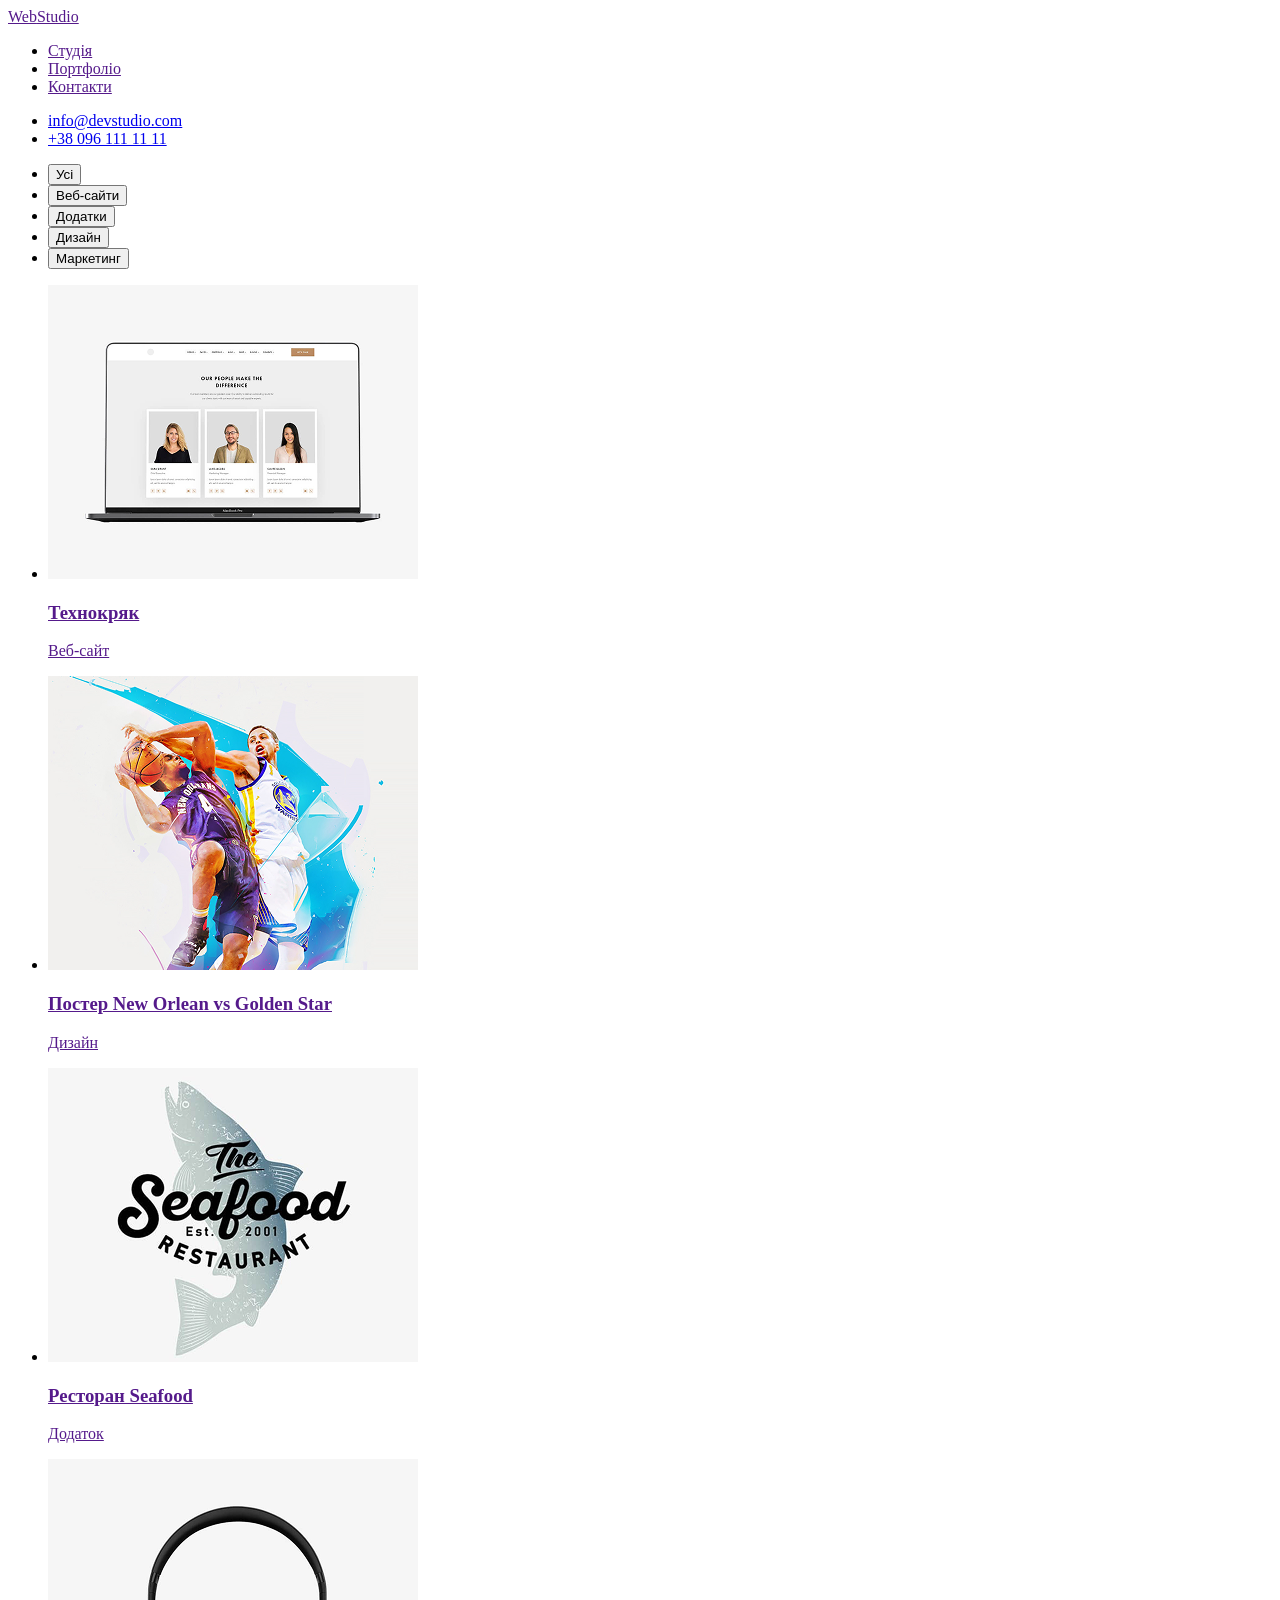
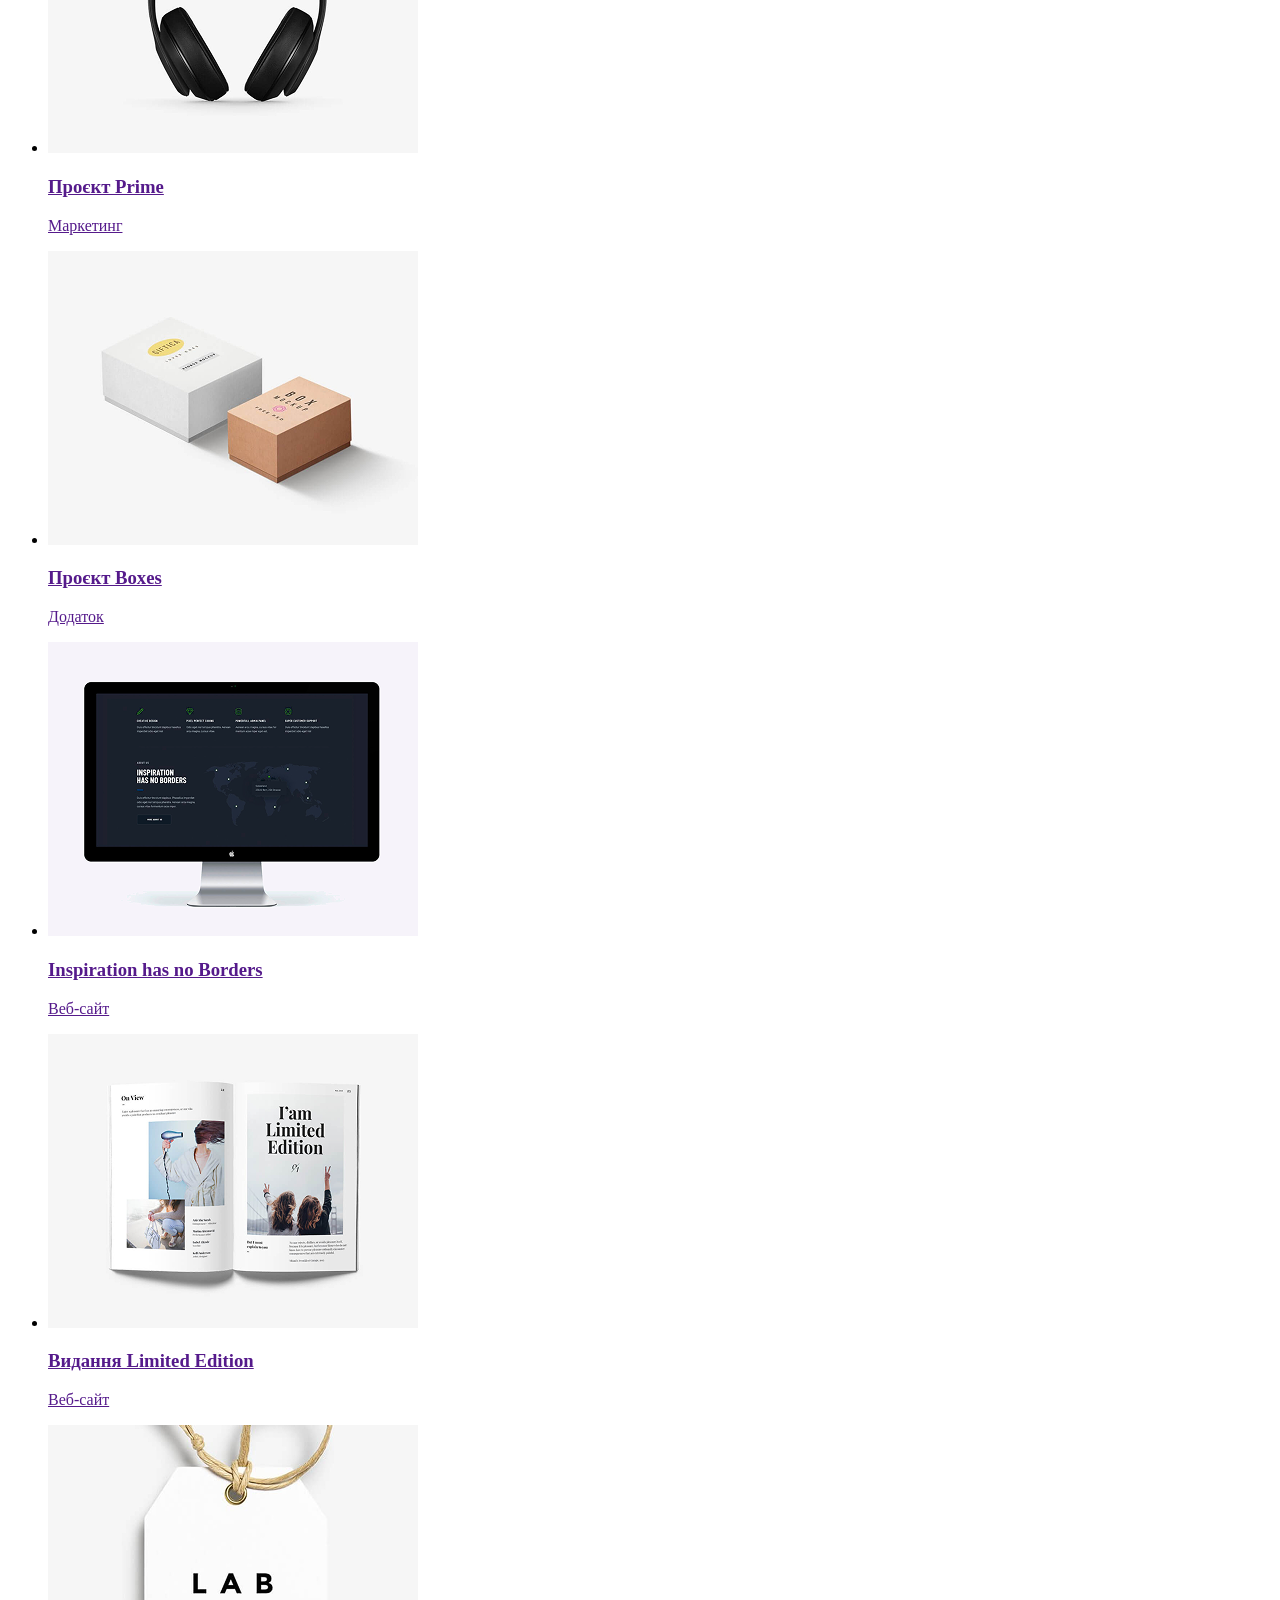
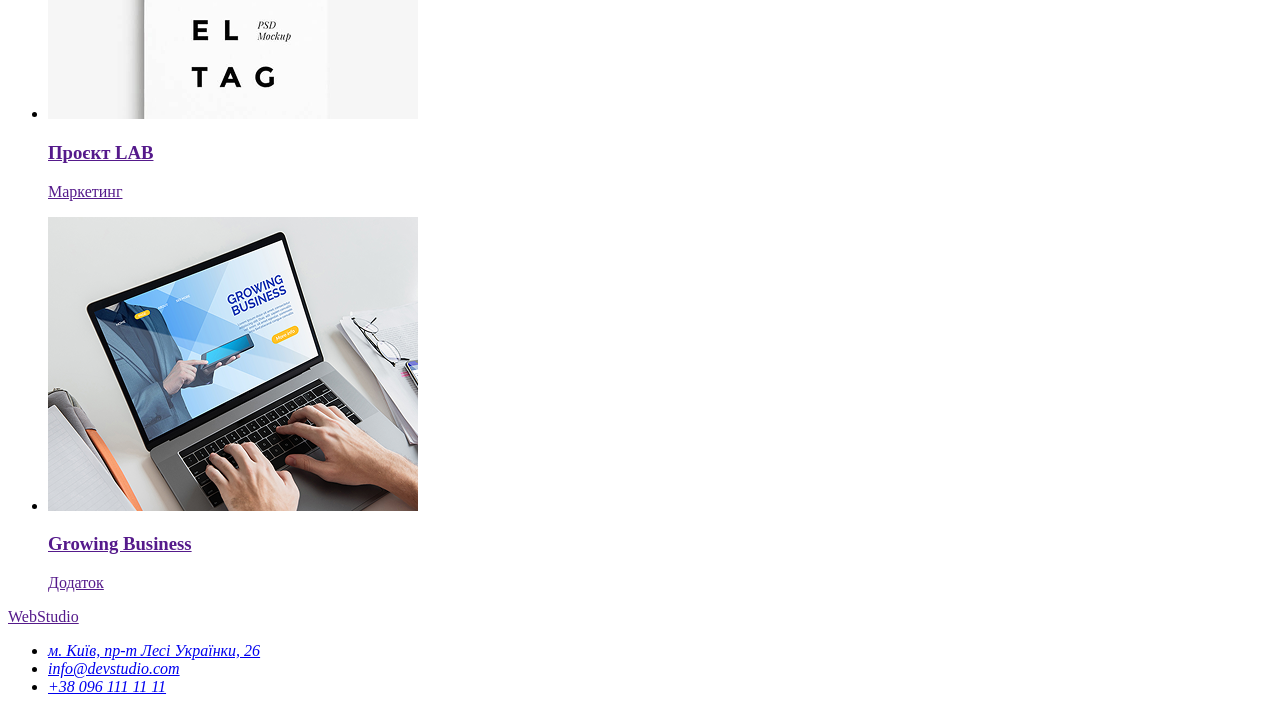
==== portfolio.html @ 638915d3 "створив зміні" ====
<!DOCTYPE html>
<html lang="en">
<head>
    <meta charset="UTF-8">
    <meta name="viewport" content="width=device-width, initial-scale=1.0">
    <title>Portfolio</title>
    <link href="https://fonts.googleapis.com/css2?family=Raleway:ital,wght@0,100..900;1,100..900&family=Roboto:ital,wght@0,100..900;1,100..900&display=swap" rel="stylesheet">
</head>
<body>
    <header class="header">
    <div class="header-container">
        <a href="" class="logo"><span class="logo-accent">Web</span>Studio</a>

        <nav class="nav">
            <ul class="nav-list">
                <li class="nav-item"><a href="" class="nav-link">Студія</a></li>
                <li class="nav-item"><a href="" class="nav-link">Портфоліо</a></li>
                <li class="nav-item"><a href="" class="nav-link">Контакти</a></li>
            </ul>

            <ul class="contact-list">
                <li class="contact-item"><a href="mailto:info@devstudio.com" class="contact-link">info@devstudio.com</a></li>
                <li class="contact-item"><a href="tel:+380961111111" class="contact-link">+38 096 111 11 11</a></li>
            </ul>
        </nav>
    </div>
</header>

<main class="main">

<section class="portfolio-section">
    <div class="portfolio-container">

        <ul class="filter-list">
            <li class="filter-item"><button type="button" class="filter-btn">Усі</button></li>
            <li class="filter-item"><button type="button" class="filter-btn">Веб-сайти</button></li>
            <li class="filter-item"><button type="button" class="filter-btn">Додатки</button></li>
            <li class="filter-item"><button type="button" class="filter-btn">Дизайн</button></li>
            <li class="filter-item"><button type="button" class="filter-btn">Маркетинг</button></li>
        </ul>

        <ul class="portfolio-list">

            <li class="portfolio-item">
                <a href="" target="_blank" class="portfolio-link">
                    <img src="./images/techwork.png" alt="techwork" class="portfolio-img">
                    <h3 class="portfolio-title">Технокряк</h3>
                    <p class="portfolio-text">Веб-сайт</p>
                </a>
            </li>

            <li class="portfolio-item">
                <a href="" target="_blank" class="portfolio-link">
                    <img src="./images/poster-new-orlean-vs-golden-star.png" alt="" class="portfolio-img">
                    <h3 class="portfolio-title">Постер New Orlean vs Golden Star</h3>
                    <p class="portfolio-text">Дизайн</p>
                </a>
            </li>

            <li class="portfolio-item">
                <a href="" target="_blank" class="portfolio-link">
                    <img src="./images/seafood-restaurant.png" alt="" class="portfolio-img">
                    <h3 class="portfolio-title">Ресторан Seafood</h3>
                    <p class="portfolio-text">Додаток</p>
                </a>
            </li>

            <li class="portfolio-item">
                <a href="" target="_blank" class="portfolio-link">
                    <img src="./images/project-prime.png" alt="" class="portfolio-img">
                    <h3 class="portfolio-title">Проєкт Prime</h3>
                    <p class="portfolio-text">Маркетинг</p>
                </a>
            </li>

            <li class="portfolio-item">
                <a href="" target="_blank" class="portfolio-link">
                    <img src="./images/project-boxes.png" alt="" class="portfolio-img">
                    <h3 class="portfolio-title">Проєкт Boxes</h3>
                    <p class="portfolio-text">Додаток</p>
                </a>
            </li>

            <li class="portfolio-item">
                <a href="" target="_blank" class="portfolio-link">
                    <img src="./images/inspiration-has-no.png" alt="" class="portfolio-img">
                    <h3 class="portfolio-title">Inspiration has no Borders</h3>
                    <p class="portfolio-text">Веб-сайт</p>
                </a>
            </li><li class="portfolio-item">
                <a href="" target="_blank" class="portfolio-link">
                    <img src="./images/limited-edition.png" alt="" class="portfolio-img">
                    <h3 class="portfolio-title">Видання Limited Edition</h3>
                    <p class="portfolio-text">Веб-сайт</p>
                </a>
            </li>

            <li class="portfolio-item">
                <a href="" target="_blank" class="portfolio-link">
                    <img src="./images/inspiration-has-no-borders.png" alt="" class="portfolio-img">
                    <h3 class="portfolio-title">Проєкт LAB</h3>
                    <p class="portfolio-text">Маркетинг</p>
                </a>
            </li>

            <li class="portfolio-item">
                <a href="" target="_blank" class="portfolio-link">
                    <img src="./images/growing-business.png" alt="" class="portfolio-img">
                    <h3 class="portfolio-title">Growing Business</h3>
                    <p class="portfolio-text">Додаток</p>
                </a>
            </li>

        </ul>

    </div>
</section>

</main>

<footer class="footer">
    <div class="footer-container">
        <a href="" class="logo footer-logo">WebStudio</a>

        <address class="footer-address">
            <ul class="address-list">

                <li class="address-item">
                    <a href="https://maps.app.goo.gl/mmZbU1eK19y7iyKJ9" class="address-link">
                        м. Київ, пр-т Лесі Українки, 26
                    </a>
                </li>

                <li class="address-item">
                    <a href="mailto:info@devstudio.com" class="address-link">
                        info@devstudio.com
                    </a>
                </li>

                <li class="address-item">
                    <a href="tel:+380961111111" class="address-link">
                        +38 096 111 11 11
                    </a>
                </li>

            </ul>
        </address>
    </div>
</footer>
</body>
</html>
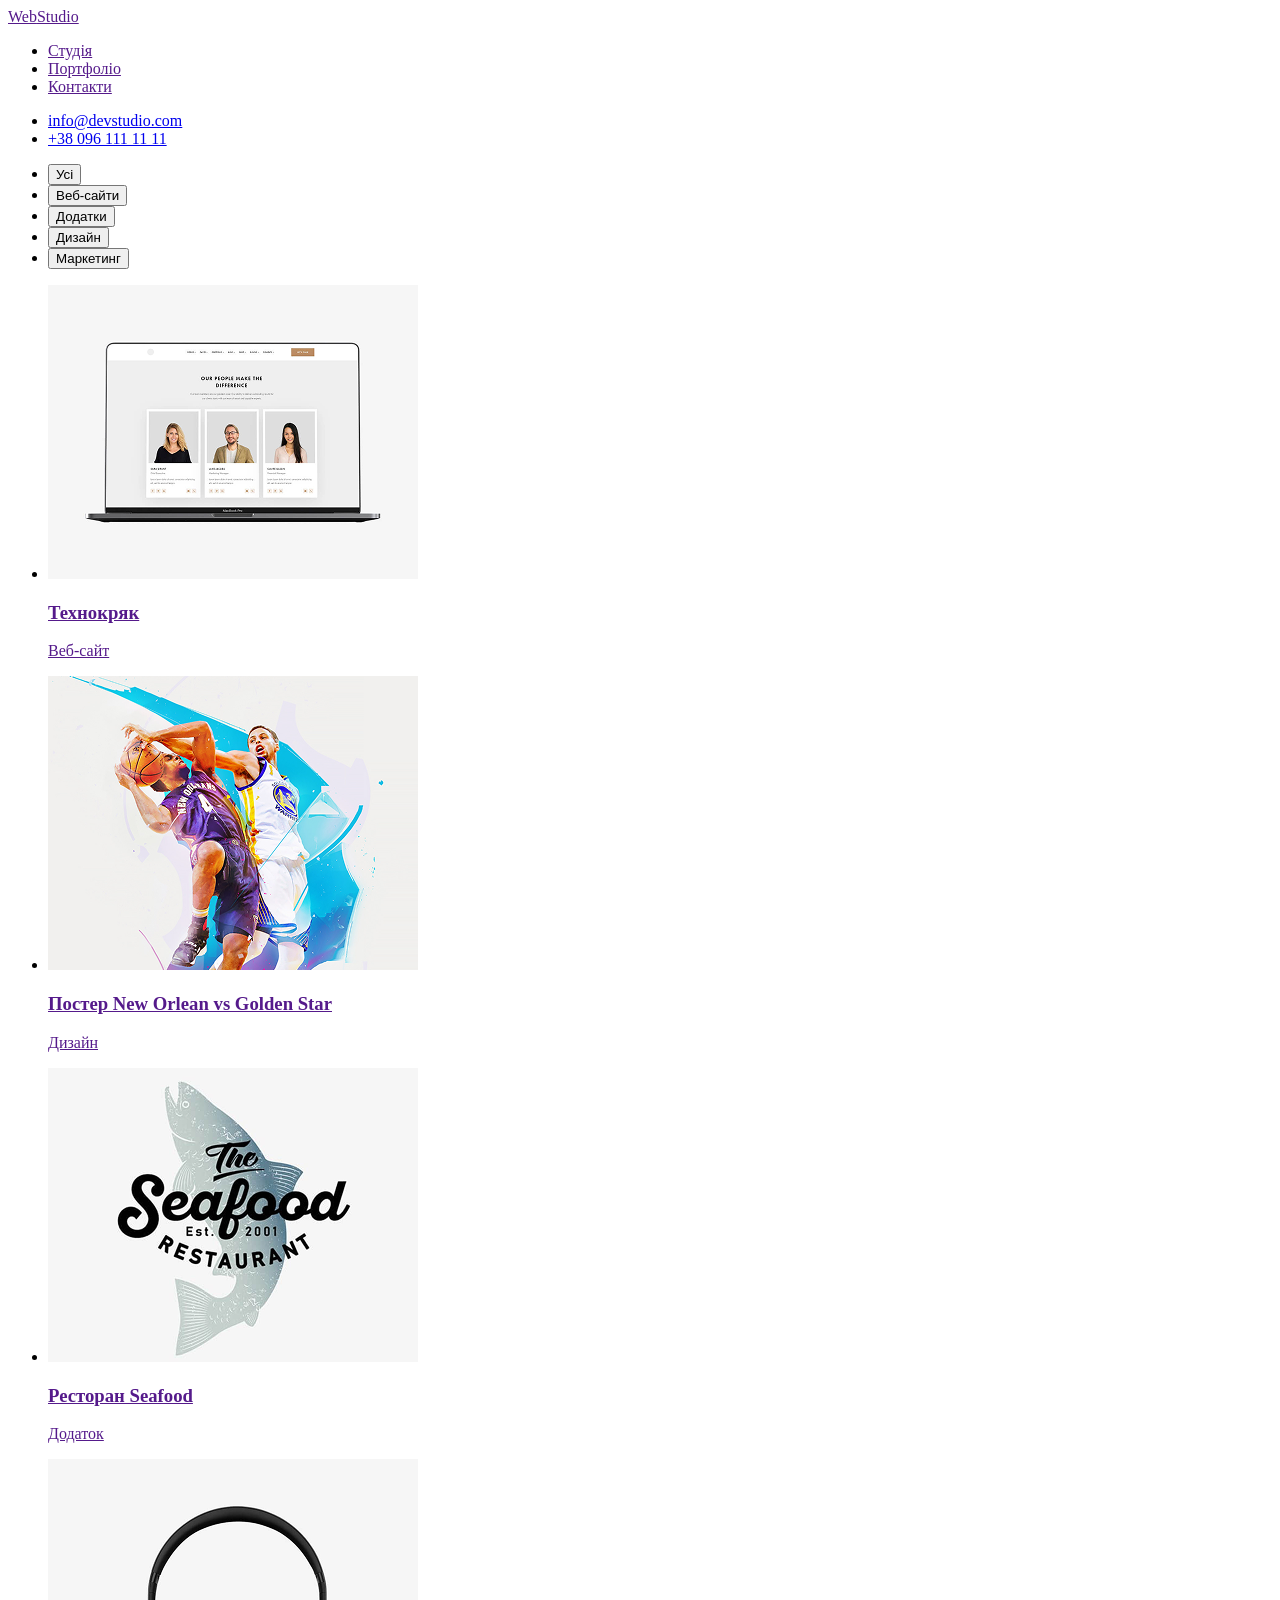
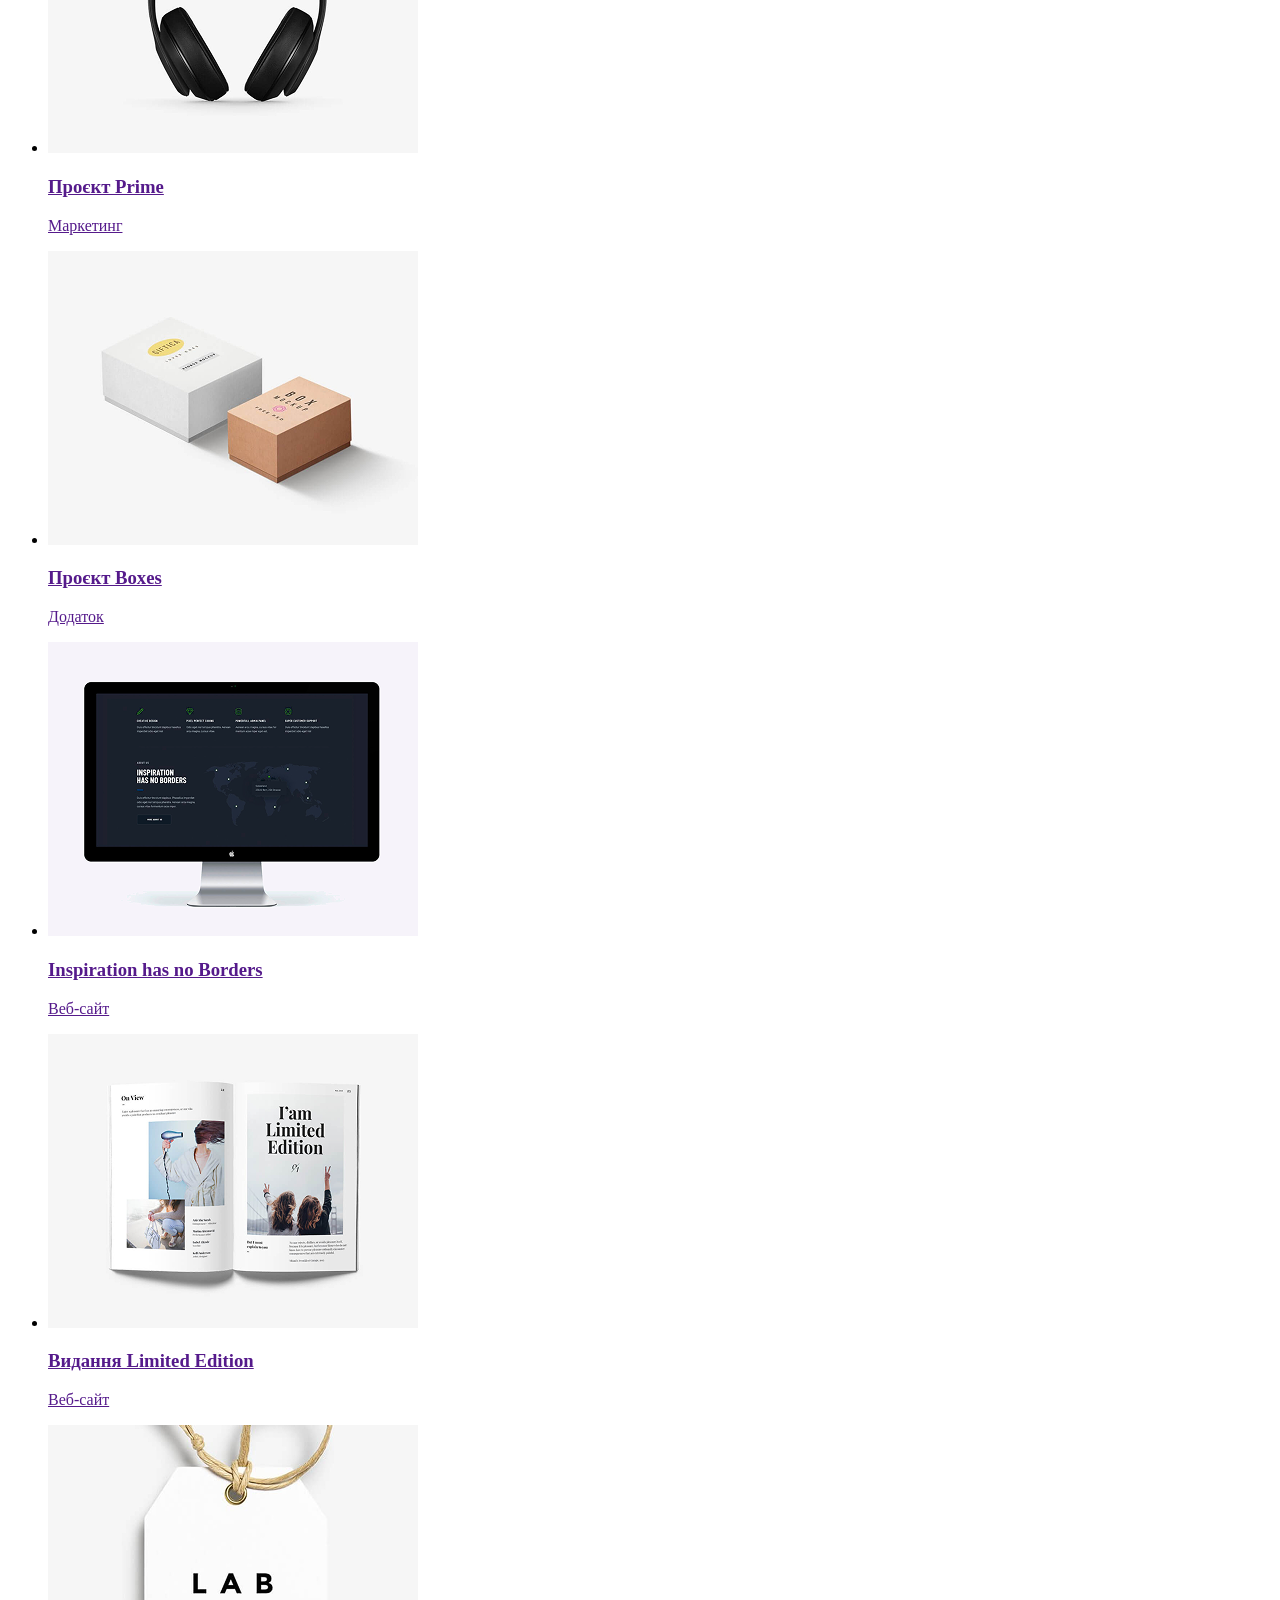
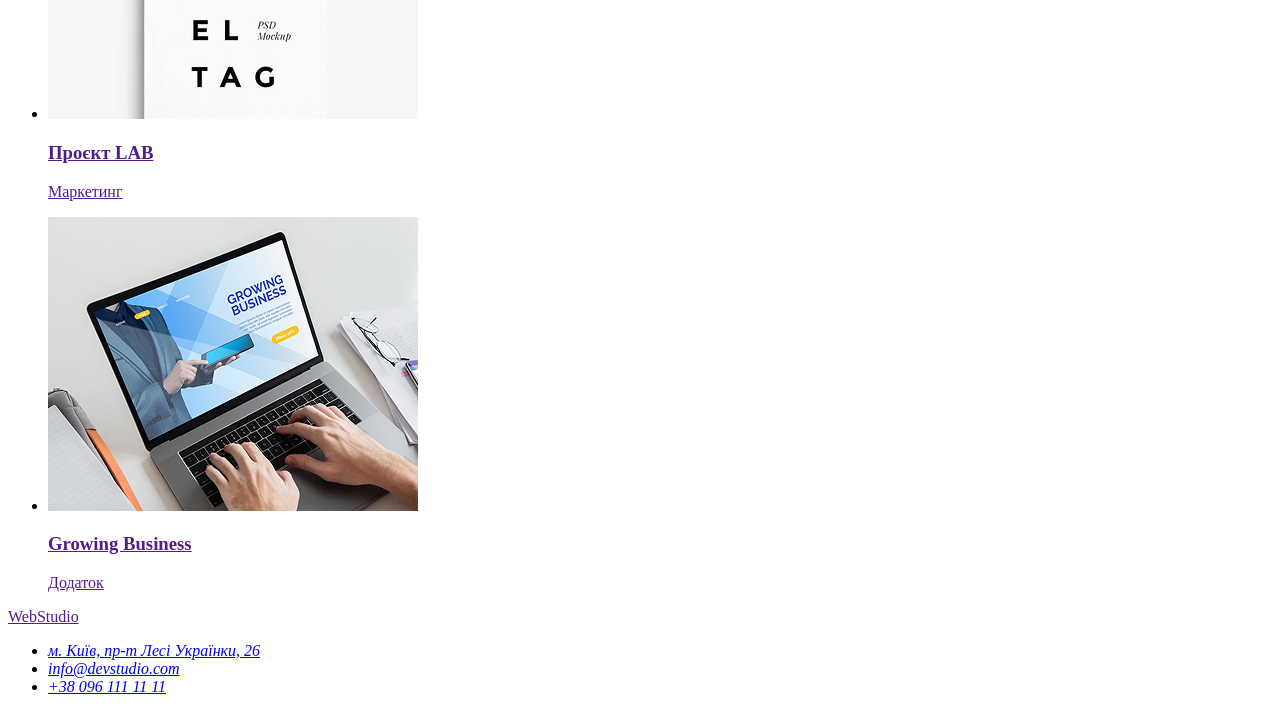
==== commit 9712b87e: "додав все до бодиі" ====
--- a/portfolio.html
+++ b/portfolio.html
@@ -1,46 +1,54 @@
 <!DOCTYPE html>
-<html lang="en">
+<html lang="uk">
 <head>
     <meta charset="UTF-8">
     <meta name="viewport" content="width=device-width, initial-scale=1.0">
     <title>Portfolio</title>
     <link href="https://fonts.googleapis.com/css2?family=Raleway:ital,wght@0,100..900;1,100..900&family=Roboto:ital,wght@0,100..900;1,100..900&display=swap" rel="stylesheet">
 </head>
+
 <body>
-    <header class="header">
+
+<header class="header">
     <div class="header-container">
-        <a href="" class="logo"><span class="logo-accent">Web</span>Studio</a>
 
-        <nav class="nav">
-            <ul class="nav-list">
-                <li class="nav-item"><a href="" class="nav-link">Студія</a></li>
-                <li class="nav-item"><a href="" class="nav-link">Портфоліо</a></li>
-                <li class="nav-item"><a href="" class="nav-link">Контакти</a></li>
+        <a href="" class="header-logo">
+            <span class="header-logo-accent">Web</span>Studio
+        </a>
+
+        <nav class="header-nav">
+
+            <ul class="header-menu">
+                <li class="header-menu-item"><a href="" class="header-menu-link">Студія</a></li>
+                <li class="header-menu-item"><a href="" class="header-menu-link">Портфоліо</a></li>
+                <li class="header-menu-item"><a href="" class="header-menu-link">Контакти</a></li>
             </ul>
 
-            <ul class="contact-list">
-                <li class="contact-item"><a href="mailto:info@devstudio.com" class="contact-link">info@devstudio.com</a></li>
-                <li class="contact-item"><a href="tel:+380961111111" class="contact-link">+38 096 111 11 11</a></li>
+            <ul class="header-contacts">
+                <li class="header-contacts-item">
+                    <a href="mailto:info@devstudio.com" class="header-contacts-link">info@devstudio.com</a>
+                </li>
+                <li class="header-contacts-item">
+                    <a href="tel:+380961111111" class="header-contacts-link">+38 096 111 11 11</a>
+                </li>
             </ul>
+
         </nav>
     </div>
 </header>
 
 <main class="main">
 
-<section class="portfolio-section">
+<section class="portfolio">
     <div class="portfolio-container">
-
-        <ul class="filter-list">
-            <li class="filter-item"><button type="button" class="filter-btn">Усі</button></li>
-            <li class="filter-item"><button type="button" class="filter-btn">Веб-сайти</button></li>
-            <li class="filter-item"><button type="button" class="filter-btn">Додатки</button></li>
-            <li class="filter-item"><button type="button" class="filter-btn">Дизайн</button></li>
-            <li class="filter-item"><button type="button" class="filter-btn">Маркетинг</button></li>
+        <ul class="portfolio-filter">
+            <li class="portfolio-filter-item"><button type="button" class="portfolio-filter-btn">Усі</button></li>
+            <li class="portfolio-filter-item"><button type="button" class="portfolio-filter-btn">Веб-сайти</button></li>
+            <li class="portfolio-filter-item"><button type="button" class="portfolio-filter-btn">Додатки</button></li>
+            <li class="portfolio-filter-item"><button type="button" class="portfolio-filter-btn">Дизайн</button></li>
+            <li class="portfolio-filter-item"><button type="button" class="portfolio-filter-btn">Маркетинг</button></li>
         </ul>
-
         <ul class="portfolio-list">
-
             <li class="portfolio-item">
                 <a href="" target="_blank" class="portfolio-link">
                     <img src="./images/techwork.png" alt="techwork" class="portfolio-img">
@@ -48,99 +56,86 @@
                     <p class="portfolio-text">Веб-сайт</p>
                 </a>
             </li>
-
             <li class="portfolio-item">
                 <a href="" target="_blank" class="portfolio-link">
-                    <img src="./images/poster-new-orlean-vs-golden-star.png" alt="" class="portfolio-img">
+                    <img src="./images/poster-new-orlean-vs-golden-star.png" alt="poster design" class="portfolio-img">
                     <h3 class="portfolio-title">Постер New Orlean vs Golden Star</h3>
                     <p class="portfolio-text">Дизайн</p>
                 </a>
             </li>
-
             <li class="portfolio-item">
                 <a href="" target="_blank" class="portfolio-link">
-                    <img src="./images/seafood-restaurant.png" alt="" class="portfolio-img">
+                    <img src="./images/seafood-restaurant.png" alt="seafood restaurant app" class="portfolio-img">
                     <h3 class="portfolio-title">Ресторан Seafood</h3>
                     <p class="portfolio-text">Додаток</p>
                 </a>
             </li>
-
             <li class="portfolio-item">
                 <a href="" target="_blank" class="portfolio-link">
-                    <img src="./images/project-prime.png" alt="" class="portfolio-img">
+                    <img src="./images/project-prime.png" alt="project prime" class="portfolio-img">
                     <h3 class="portfolio-title">Проєкт Prime</h3>
                     <p class="portfolio-text">Маркетинг</p>
                 </a>
             </li>
-
             <li class="portfolio-item">
                 <a href="" target="_blank" class="portfolio-link">
-                    <img src="./images/project-boxes.png" alt="" class="portfolio-img">
+                    <img src="./images/project-boxes.png" alt="project boxes" class="portfolio-img">
                     <h3 class="portfolio-title">Проєкт Boxes</h3>
                     <p class="portfolio-text">Додаток</p>
                 </a>
             </li>
-
             <li class="portfolio-item">
                 <a href="" target="_blank" class="portfolio-link">
-                    <img src="./images/inspiration-has-no.png" alt="" class="portfolio-img">
+                    <img src="./images/inspiration-has-no.png" alt="inspiration project" class="portfolio-img">
                     <h3 class="portfolio-title">Inspiration has no Borders</h3>
                     <p class="portfolio-text">Веб-сайт</p>
                 </a>
-            </li><li class="portfolio-item">
+            </li>
+            <li class="portfolio-item">
                 <a href="" target="_blank" class="portfolio-link">
-                    <img src="./images/limited-edition.png" alt="" class="portfolio-img">
+                    <img src="./images/limited-edition.png" alt="limited edition project" class="portfolio-img">
                     <h3 class="portfolio-title">Видання Limited Edition</h3>
                     <p class="portfolio-text">Веб-сайт</p>
                 </a>
             </li>
-
             <li class="portfolio-item">
                 <a href="" target="_blank" class="portfolio-link">
-                    <img src="./images/inspiration-has-no-borders.png" alt="" class="portfolio-img">
+                    <img src="./images/inspiration-has-no-borders.png" alt="lab project" class="portfolio-img">
                     <h3 class="portfolio-title">Проєкт LAB</h3>
                     <p class="portfolio-text">Маркетинг</p>
                 </a>
             </li>
-
             <li class="portfolio-item">
                 <a href="" target="_blank" class="portfolio-link">
-                    <img src="./images/growing-business.png" alt="" class="portfolio-img">
+                    <img src="./images/growing-business.png" alt="growing business" class="portfolio-img">
                     <h3 class="portfolio-title">Growing Business</h3>
                     <p class="portfolio-text">Додаток</p>
                 </a>
             </li>
-
         </ul>
-
     </div>
 </section>
-
 </main>
-
 <footer class="footer">
     <div class="footer-container">
-        <a href="" class="logo footer-logo">WebStudio</a>
+        <a href="" class="footer-logo">
+            <span class="footer-logo-accent">Web</span>Studio
+        </a>
+        <address class="footer-address">
+            <ul class="footer-list">
 
-        <address class="footer-address">
-            <ul class="address-list">
-
-                <li class="address-item">
-                    <a href="https://maps.app.goo.gl/mmZbU1eK19y7iyKJ9" class="address-link">
+                <li class="footer-item">
+                    <a href="https://maps.app.goo.gl/mmZbU1eK19y7iyKJ9" class="footer-link">
                         м. Київ, пр-т Лесі Українки, 26
                     </a>
                 </li>
 
-                <li class="address-item">
-                    <a href="mailto:info@devstudio.com" class="address-link">
-                        info@devstudio.com
-                    </a>
+                <li class="footer-item">
+                    <a href="mailto:info@devstudio.com" class="footer-link">info@devstudio.com</a>
                 </li>
 
-                <li class="address-item">
-                    <a href="tel:+380961111111" class="address-link">
-                        +38 096 111 11 11
-                    </a>
+                <li class="footer-item">
+                    <a href="tel:+380961111111" class="footer-link">+38 096 111 11 11</a>
                 </li>
 
             </ul>
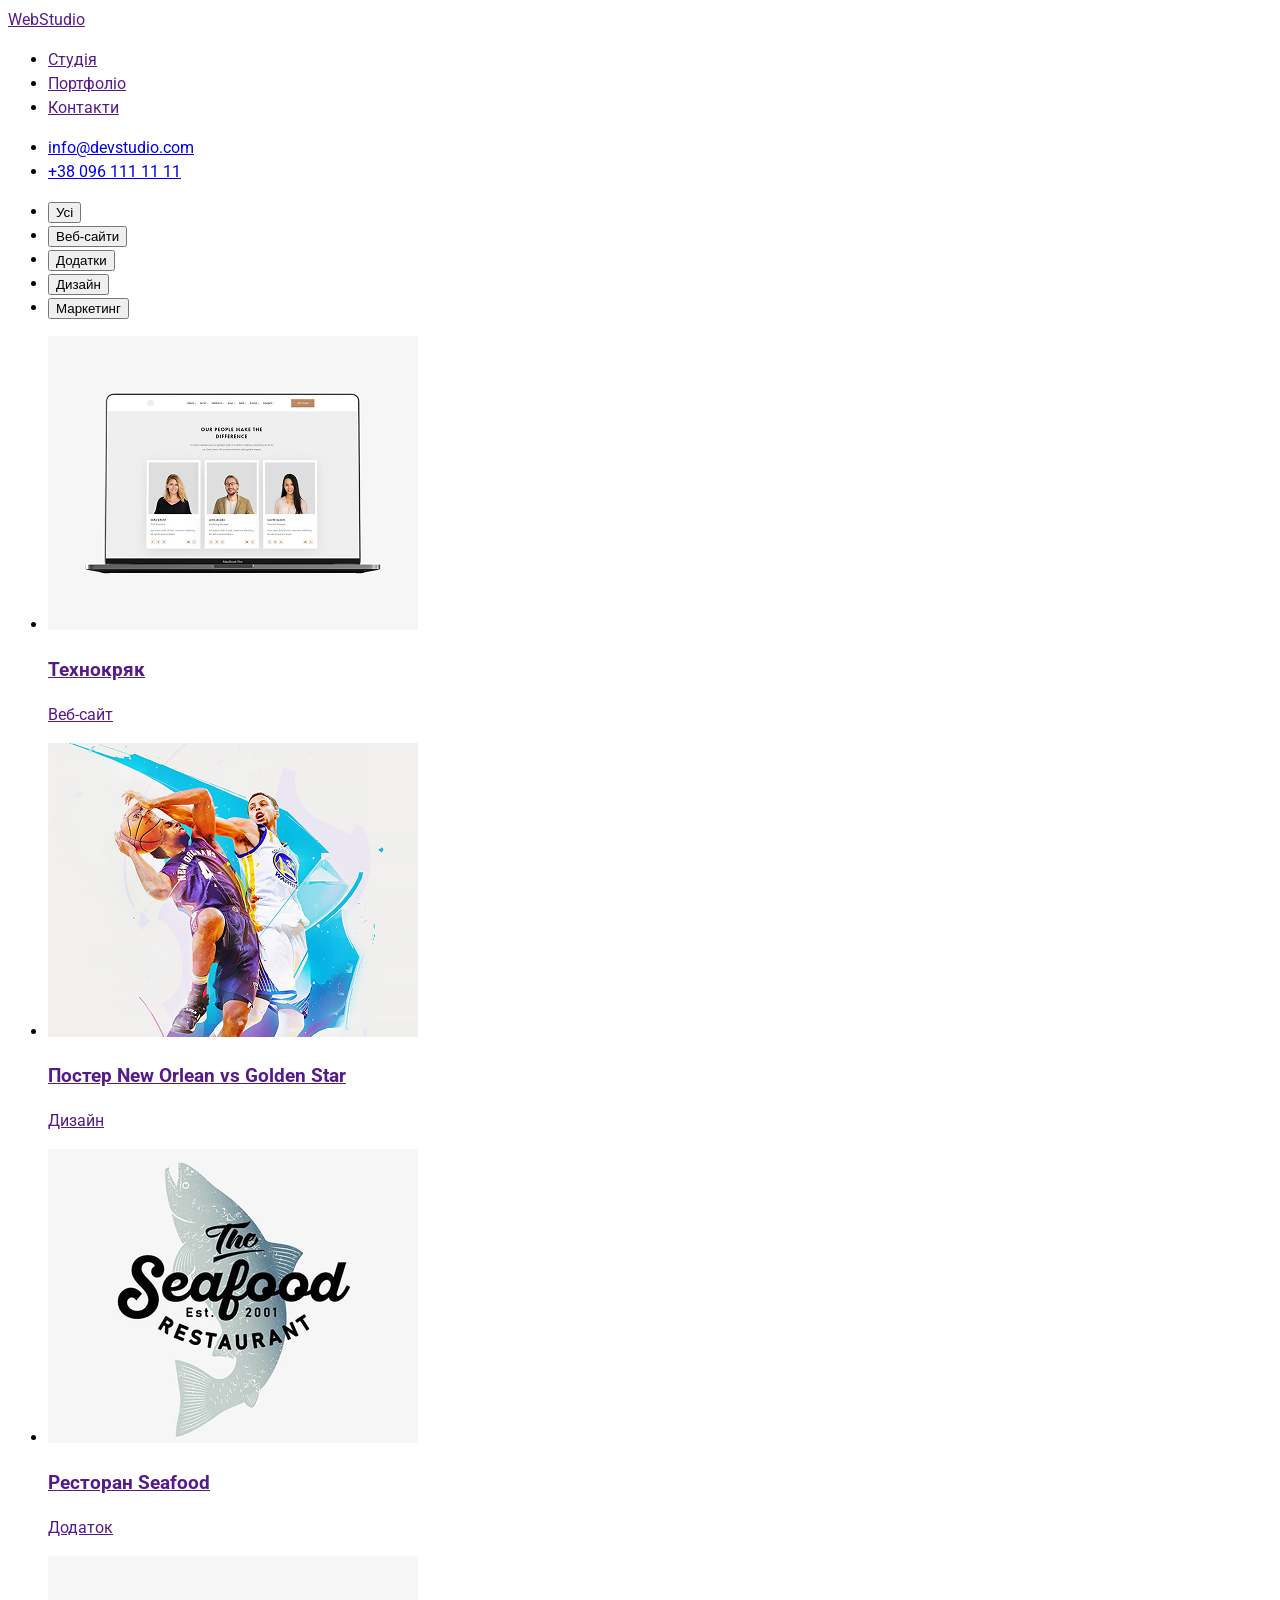
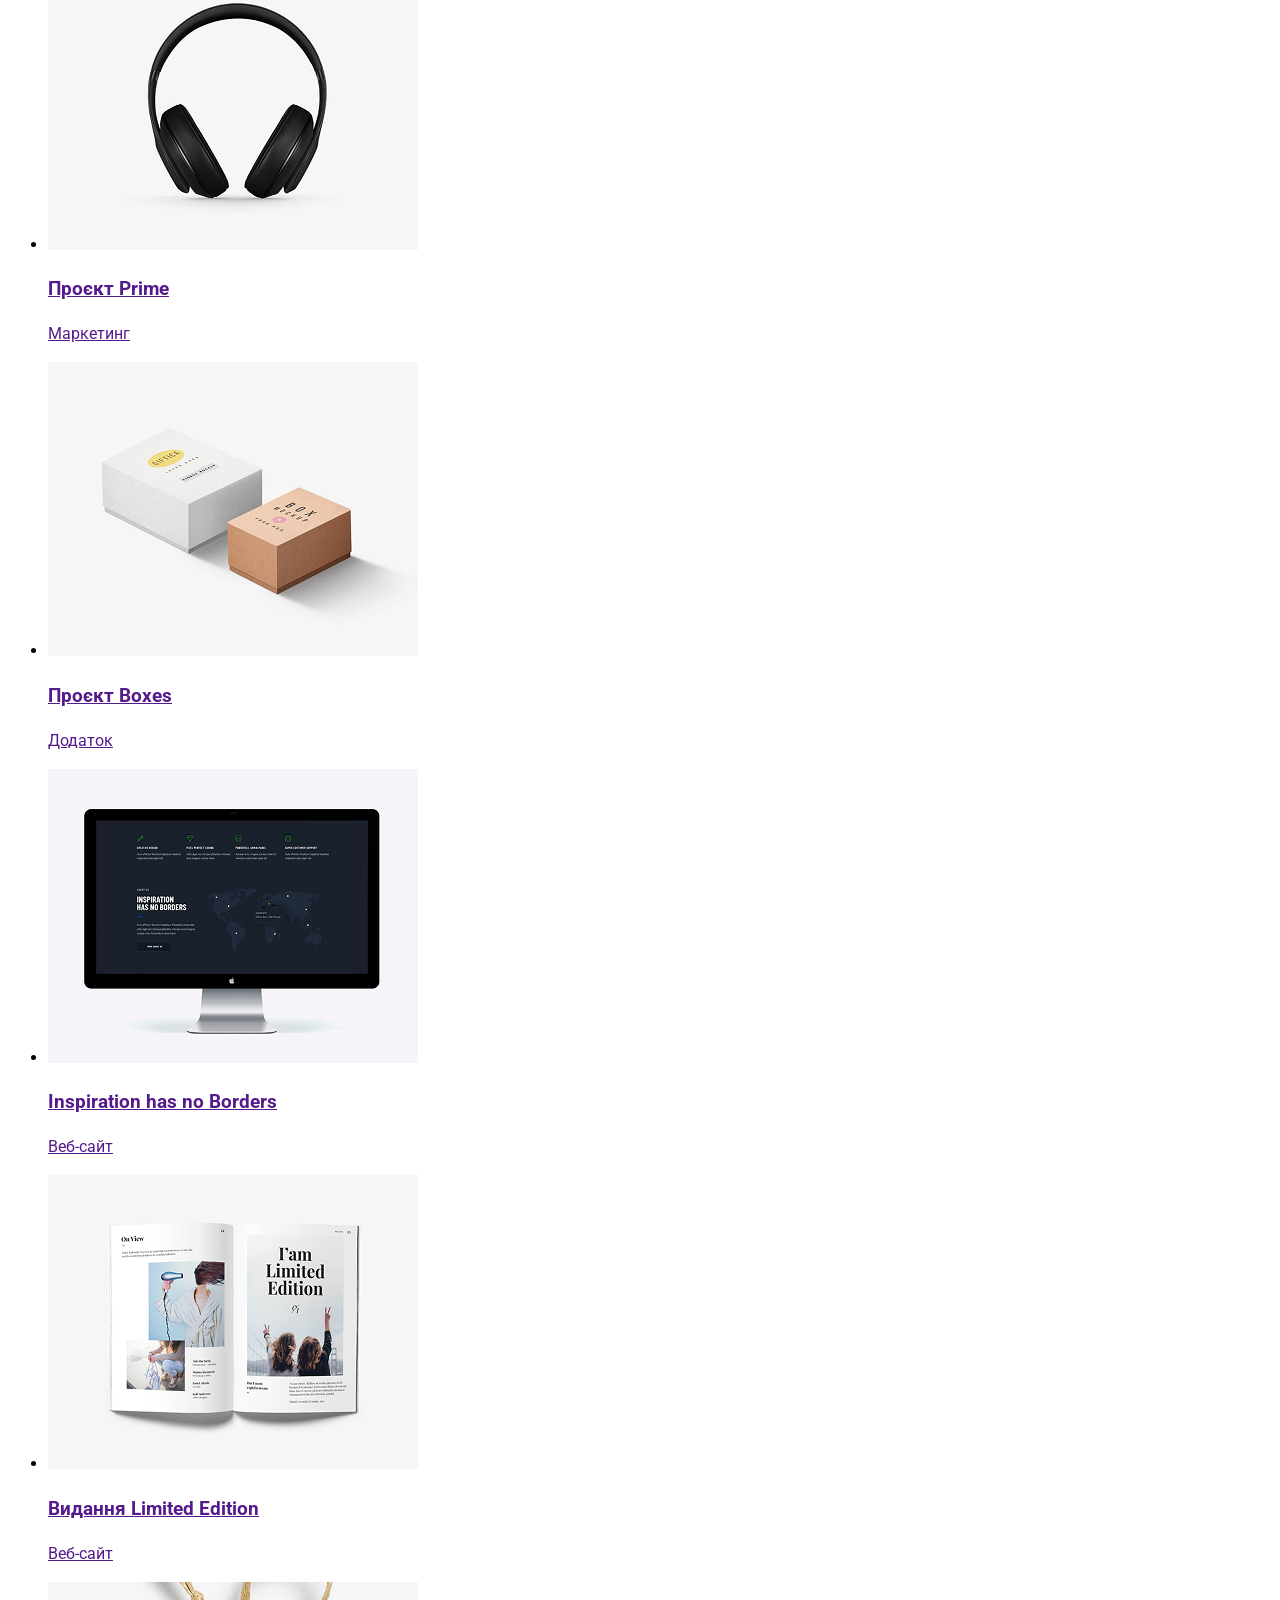
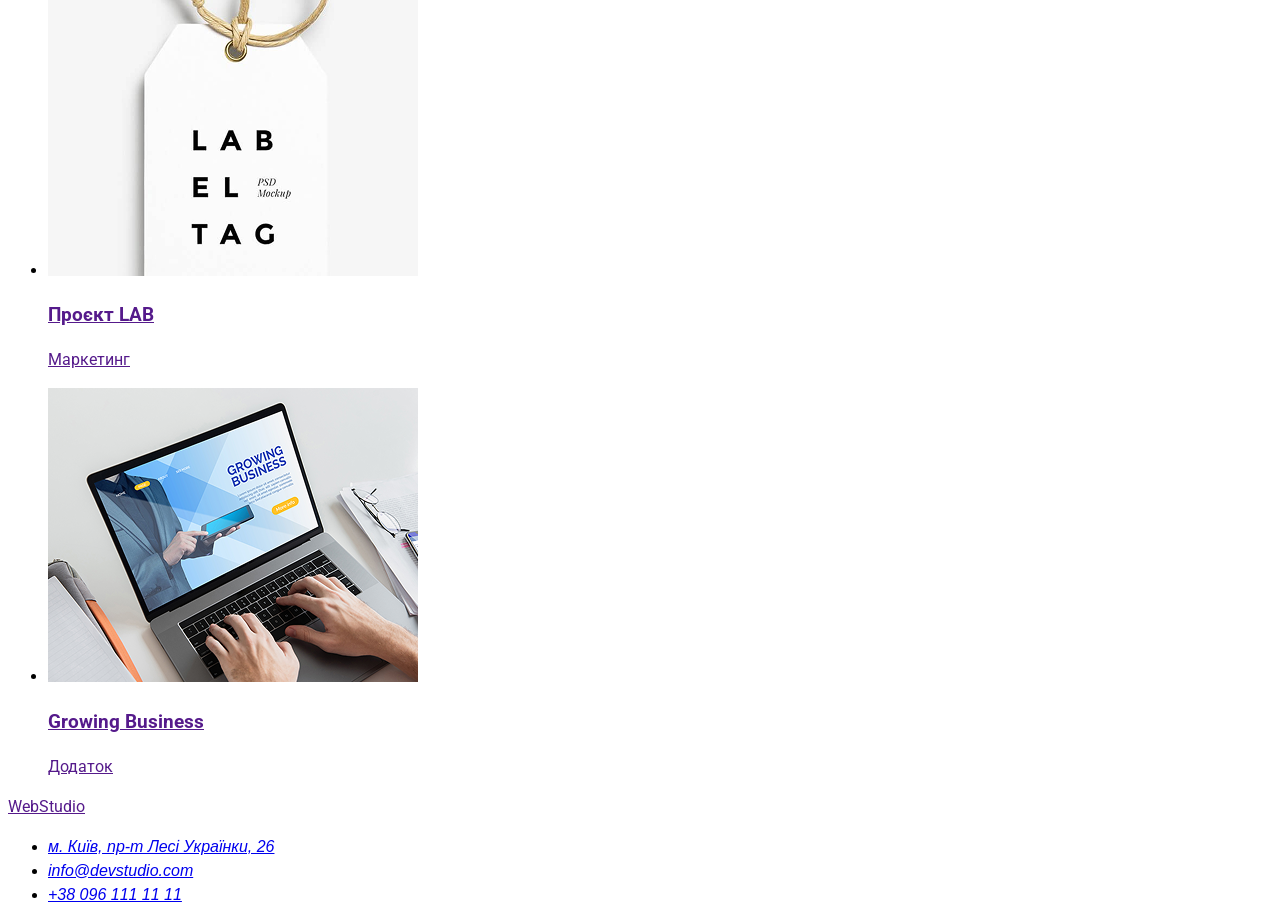
==== commit d56ae0ef: "додав ресет" ====
--- a/portfolio.html
+++ b/portfolio.html
@@ -4,6 +4,8 @@
     <meta charset="UTF-8">
     <meta name="viewport" content="width=device-width, initial-scale=1.0">
     <title>Portfolio</title>
+    <link rel="stylesheet" href="./css/reset.css">
+    <link rel="stylesheet" href="./css/style.css">
     <link href="https://fonts.googleapis.com/css2?family=Raleway:ital,wght@0,100..900;1,100..900&family=Roboto:ital,wght@0,100..900;1,100..900&display=swap" rel="stylesheet">
 </head>
 
--- a/css/style.css
+++ b/css/style.css
@@ -0,0 +1,16 @@
+:root{
+   --main-font:"Roboto",sans-serif;
+   --second-font:"Raleway",sans-serif;
+   --color-primary:#212121;
+   --color-primary-light: #757575;
+   --color-accent: #FFFFFF;
+   --main-background-color:#2F303A;
+   --second-background-color:#F5F4FA;
+   --main-text-size:44px;
+   --second-text-size:36px;
+}
+
+body {
+  font-family: 'Roboto', sans-serif;
+  line-height: 1.5;
+}
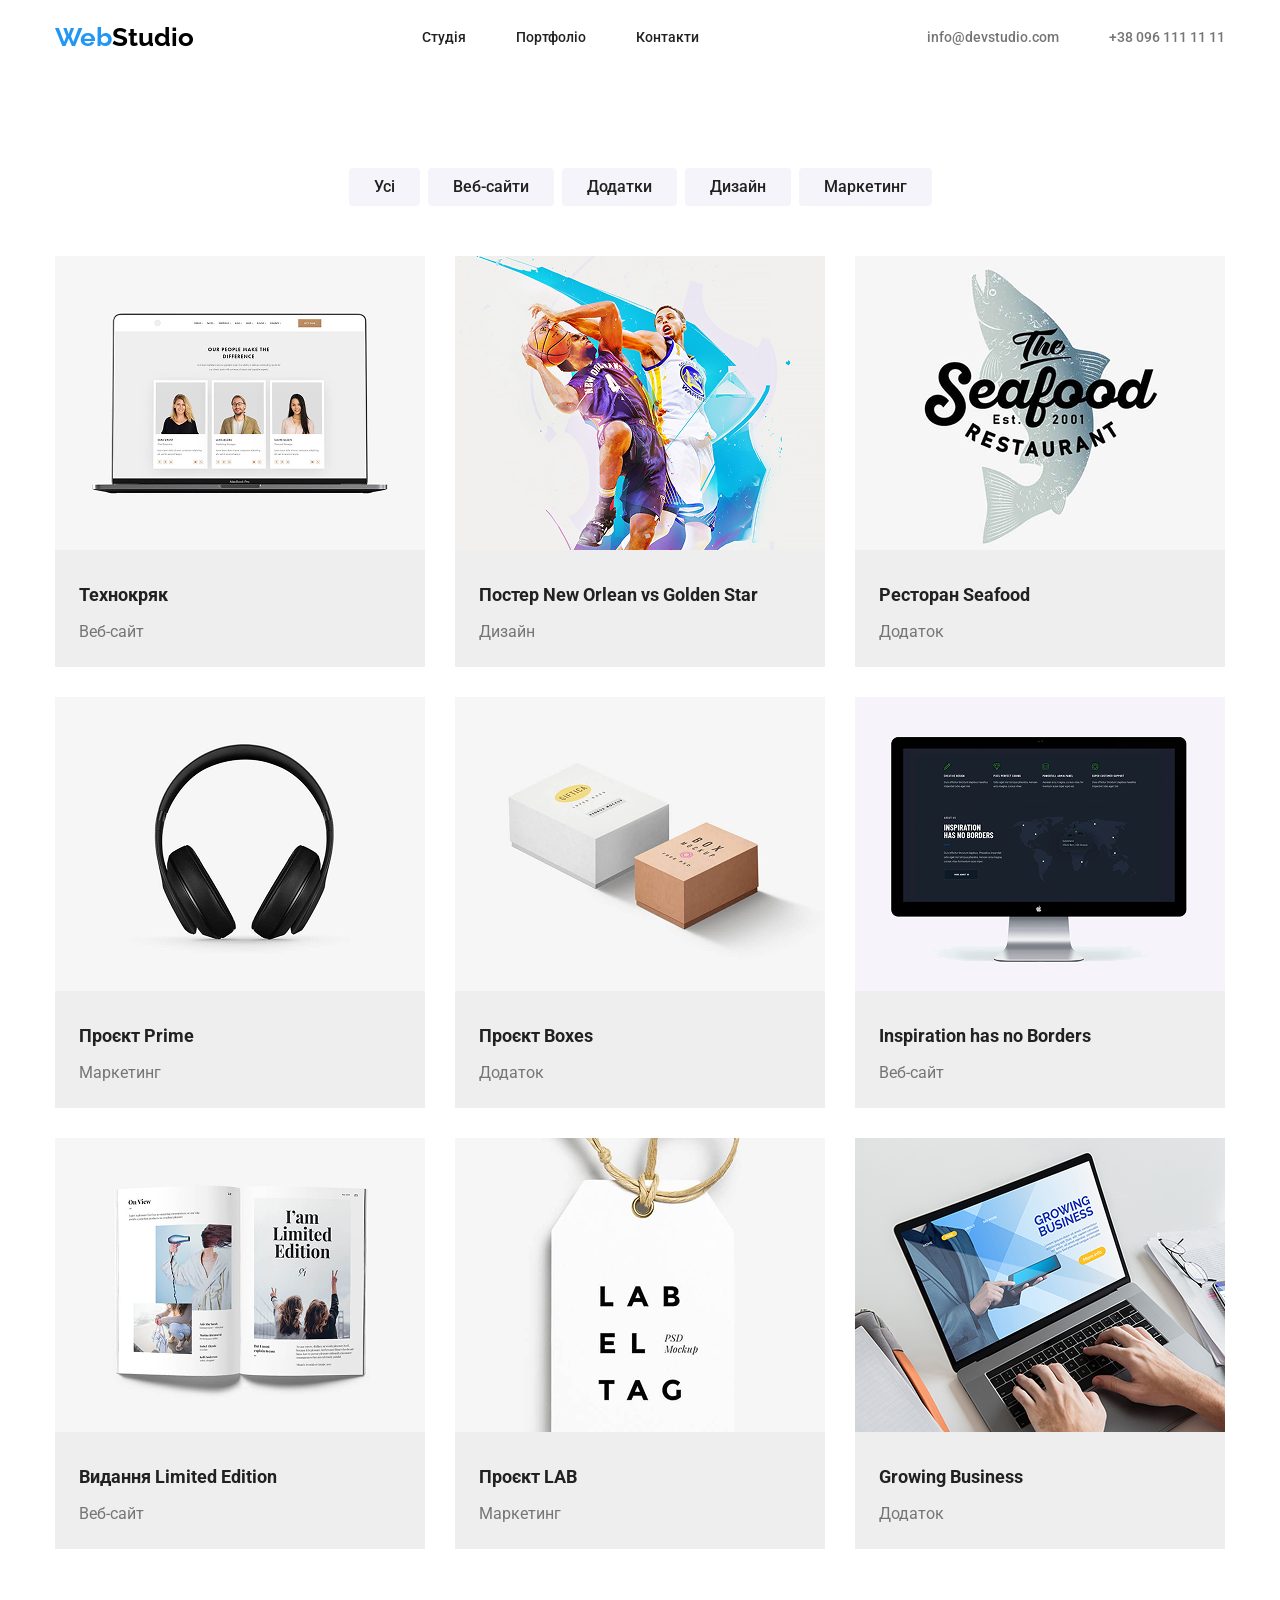
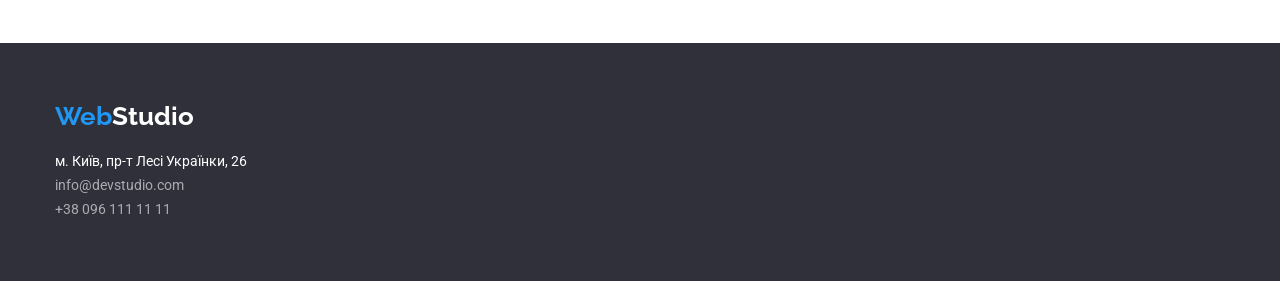
==== commit 719eb1b4: "доробив css" ====
--- a/portfolio.html
+++ b/portfolio.html
@@ -8,41 +8,43 @@
     <link rel="stylesheet" href="./css/style.css">
     <link href="https://fonts.googleapis.com/css2?family=Raleway:ital,wght@0,100..900;1,100..900&family=Roboto:ital,wght@0,100..900;1,100..900&display=swap" rel="stylesheet">
 </head>
-
 <body>
-
 <header class="header">
-    <div class="header-container">
-
-        <a href="" class="header-logo">
-            <span class="header-logo-accent">Web</span>Studio
+    <div class="  container header-container">
+        <a href="./index.html" class="header-logo">
+            <span class="header-logo-part">Web</span>Studio
         </a>
-
         <nav class="header-nav">
-
             <ul class="header-menu">
-                <li class="header-menu-item"><a href="" class="header-menu-link">Студія</a></li>
-                <li class="header-menu-item"><a href="" class="header-menu-link">Портфоліо</a></li>
-                <li class="header-menu-item"><a href="" class="header-menu-link">Контакти</a></li>
+                <li class="header-menu-item">
+                    <a href="./index.html" class="header-menu-link">Студія</a>
+                </li>
+                <li class="header-menu-item">
+                    <a href="./portfolio.html" class="header-menu-link">Портфоліо</a>
+                </li>
+                <li class="header-menu-item">
+                    <a href="" class="header-menu-link">Контакти</a>
+                </li>
             </ul>
-
+            </nav>
             <ul class="header-contacts">
                 <li class="header-contacts-item">
-                    <a href="mailto:info@devstudio.com" class="header-contacts-link">info@devstudio.com</a>
+                    <a href="mailto:info@devstudio.com" class="header-contacts-link">
+                        info@devstudio.com
+                    </a>
                 </li>
                 <li class="header-contacts-item">
-                    <a href="tel:+380961111111" class="header-contacts-link">+38 096 111 11 11</a>
+                    <a href="tel:+380961111111" class="header-contacts-link">
+                        +38 096 111 11 11
+                    </a>
                 </li>
             </ul>
-
-        </nav>
     </div>
 </header>
-
 <main class="main">
 
 <section class="portfolio">
-    <div class="portfolio-container">
+    <div class="container">
         <ul class="portfolio-filter">
             <li class="portfolio-filter-item"><button type="button" class="portfolio-filter-btn">Усі</button></li>
             <li class="portfolio-filter-item"><button type="button" class="portfolio-filter-btn">Веб-сайти</button></li>
@@ -119,10 +121,12 @@
 </section>
 </main>
 <footer class="footer">
-    <div class="footer-container">
+    <div class=" container footer-container">
+
         <a href="" class="footer-logo">
-            <span class="footer-logo-accent">Web</span>Studio
+            <span class="footer-logo-part">Web</span>Studio
         </a>
+
         <address class="footer-address">
             <ul class="footer-list">
 
@@ -133,11 +137,15 @@
                 </li>
 
                 <li class="footer-item">
-                    <a href="mailto:info@devstudio.com" class="footer-link">info@devstudio.com</a>
+                    <a href="mailto:info@devstudio.com" class="footer-email">
+                        info@devstudio.com
+                    </a>
                 </li>
 
                 <li class="footer-item">
-                    <a href="tel:+380961111111" class="footer-link">+38 096 111 11 11</a>
+                    <a href="tel:+380961111111" class="footer-tel">
+                        +38 096 111 11 11
+                    </a>
                 </li>
 
             </ul>
--- a/css/style.css
+++ b/css/style.css
@@ -4,13 +4,357 @@
    --color-primary:#212121;
    --color-primary-light: #757575;
    --color-accent: #FFFFFF;
+   --color-logo:#000000;
+   --color-header-footer:#2196F3;
    --main-background-color:#2F303A;
    --second-background-color:#F5F4FA;
    --main-text-size:44px;
    --second-text-size:36px;
+   --third-bg-color:#EEEEEE;
 }
 
 body {
-  font-family: 'Roboto', sans-serif;
+  font-family: var(--main-font);
   line-height: 1.5;
+}
+
+.container{
+    width: 1200px;
+    padding: 0 15px;
+    margin: 0 auto;
+}
+.header {
+    padding: 24px 0;
+   }
+
+   .header-container{
+    display: flex;
+    justify-content: space-between;
+    align-items: center;
+   }
+
+.header-logo{
+  font-size:26px ;
+  font-family:var(--second-font) ;
+  font-weight:700 ;
+  line-height: 100%;
+  letter-spacing: 0.78%;
+  color:var(--color-logo);
+}
+
+
+   
+.header-logo-part{
+  color: var(--color-header-footer);
+}
+     
+
+.header-nav{
+  display: flex;
+  gap:50px ;
+
+}
+
+
+
+.header-menu{
+  display: flex;
+  gap: 50px;
+}
+
+.header-menu-link{
+  font-size:14px ;
+  font-family:var(--main-font) ;
+  font-weight:500 ;
+  line-height:100% ;
+  letter-spacing:0.28% ;
+  color: var(--color-primary);
+}
+
+.header-menu-link:hover{
+  color: var(--color-header-footer);
+}
+
+.header-contacts{
+    display: flex;
+    gap: 50px;
+    
+}
+
+.header-contacts-link{
+  font-size:14px ;
+  font-family:var(--main-font) ;
+  font-weight:500 ;
+  line-height:100% ;
+  letter-spacing:0.28% ;
+  color: var(--color-primary-light);
+}
+
+.header-contacts-link:hover{
+  color: var(--color-header-footer);
+}
+
+.hero{
+  padding: 200px 0;
+  text-align: center;
+  background-color: var(--main-background-color);
+}
+
+.hero-container{
+  display: flex;
+  flex-direction: column;
+  align-items: center;
+  justify-content: center;
+}
+
+.hero-title{
+  font-size:var(--main-text-size);
+  font-family:var(--main-font) ;
+  font-weight:900 ;
+  letter-spacing:2.64% ;
+  line-height:60px ;
+  color: var(--color-accent);
+  max-width: 696px;
+  text-transform: uppercase;
+  padding-bottom: 30px;
+}
+
+.hero-button{
+  color:var(--color-accent);
+  background-color:var(--color-header-footer) ;
+  font-size:16px;
+  font-family: var(--main-font);
+  font-weight: 700;
+  line-height:30px ;
+  letter-spacing:0.96% ;
+  padding: 10px 32px;
+  border-radius: 4px;
+   box-shadow: 0 4px 4px #00000026;
+}
+
+
+.features{
+  padding: 94px 0;
+}
+.features-list{
+display: flex;
+  justify-content: space-between;
+  flex-direction: row;
+  gap: 30px;
+ 
+}
+
+.features-title{
+  font-size:14px ;
+  font-family:var(--main-font) ;
+  font-weight:700 ;
+  line-height:100% ;
+  letter-spacing:0.42% ;
+  color:var(--color-primary) ;
+  padding-bottom: 10px;
+  max-width:270px ;
+  text-transform: uppercase;
+}
+
+.features-text{
+  font-size:14px ;
+  font-family:var(--main-font) ;
+  font-weight:400 ;
+  line-height:24px ;
+  letter-spacing:0.42% ;
+  color:var(--color-primary-light) ;
+  max-width:270px 
+}
+
+.services{
+  padding-bottom: 94px;
+}
+.services-title{
+  text-align: center;
+  font-size:var(--second-text-size);
+  font-family:var(--main-font) ;
+  font-weight:700 ;
+  line-height:100% ;
+  letter-spacing:1.08% ;
+  padding-bottom:50px;
+  color: var(--color-primary);
+}
+
+.services-list{
+  display: flex;
+  gap: 30px;
+}
+
+.team{
+  padding: 94px 0;
+  background-color: var(--second-background-color);
+}
+
+.team-title{
+  text-align: center;
+  font-size: var(--second-text-size);
+  font-family: var(--main-font);
+  font-weight:700 ;
+  line-height: 100%;
+  letter-spacing:1.08% ;
+  color:var(--color-primary) ;
+  padding-bottom: 50px;
+}
+.team-list{
+  display: flex;
+  gap: 30px;
+}
+
+.team-item{
+  background-color: var(--color-accent);
+}
+
+
+.team-name{
+  text-align: center;
+  font-size:16px ;
+  font-family:var(--main-font) ;
+  font-weight:500 ;
+  line-height:100% ;
+  letter-spacing:0.48% ;
+  color:var(--color-primary) ;
+  padding:30px 0 10px ;
+}
+
+.team-role{
+  text-align: center;
+  font-size:16px ;
+  font-family:var(--main-font) ;
+  font-weight:400 ;
+  line-height:100% ;
+  letter-spacing:0.48% ;
+  color:var(--color-primary-light) ;
+  padding-bottom: 30px;
+}
+
+.team-img{
+  width:270px ;
+  height:260px;
+}
+
+.footer{
+  padding: 60px 0;
+  background-color: var(--main-background-color);
+}
+
+.footer-container{
+  display: flex;
+  align-items: start;
+  flex-direction: column;
+  justify-content: flex-start;
+}
+
+.footer-logo{
+  font-size:26px ;
+  font-family:var(--second-font) ;
+  font-weight:700 ;
+  line-height: 100%;
+  letter-spacing: 0.78%;
+  color:var(--color-accent);
+  padding-bottom: 20px;
+}
+
+.footer-logo-part{
+   color: var(--color-header-footer);
+}
+
+.footer-link{
+  font-size: 14px;
+  font-family:var(--main-font) ;
+ font-weight:400 ;
+ line-height:24px ;
+ letter-spacing:0.42% ;
+ color:var(--color-accent) ;
+ padding-bottom: 9px;
+
+}
+
+.footer-email{
+   font-size: 14px;
+  font-family:var(--main-font) ;
+ font-weight:400 ;
+ line-height:24px ;
+ letter-spacing:0.42% ;
+ color:var(--color-accent) ;
+ padding-bottom: 9px;
+ opacity: 0.6;
+}
+
+.footer-tel{
+  font-size: 14px;
+  font-family:var(--main-font) ;
+ font-weight:400 ;
+ line-height:24px ;
+ letter-spacing:0.42% ;
+ color:var(--color-accent) ;
+ padding-bottom: 9px;
+ opacity: 0.6;
+}
+
+.portfolio{
+  padding: 94px 0 ;
+}
+
+.portfolio-filter{
+  display: flex;
+  gap: 8px;
+  justify-content: center;
+}
+
+
+.portfolio-list{
+  display: flex;
+  flex-wrap: wrap;
+  gap: 30px;
+  padding-top: 50px;
+
+}
+
+.portfolio-filter-btn{
+  font-size:16px ;
+  font-family:var(--main-font) ;
+  font-weight:500 ;
+  line-height:26px ;
+  letter-spacing: 0.48%;
+  color:var(--color-primary) ;
+  padding:6px 25px ;
+  background-color: var(--second-background-color);
+  border-radius: 4px;
+  
+}
+
+.portfolio-filter-btn:hover{
+  background-color: var(--color-header-footer);
+  color: var(--color-accent);
+  box-shadow:
+        0 2px 2px rgba(0, 0, 0, 0.12),
+        0 1px 2px rgba(0, 0, 0, 0.08);
+}
+.portfolio-item{
+  background-color: var(--third-bg-color)
+}
+
+.portfolio-title{
+  font-size:18px ;
+  font-family:var(--main-font) ;
+  font-weight:700 ;
+  line-height:36px ;
+  letter-spacing:1.08 ;
+  color:var(--color-primary) ;
+  padding: 20px 24px  4px 24px;
+}
+
+.portfolio-text{
+  font-size:16px ;
+  font-family:var(--main-font) ;
+  font-weight:400 ;
+  line-height:30px ;
+  letter-spacing:0.42% ;
+  color: var(--color-primary-light);
+  padding: 0px 24px 20px 24px;
 }
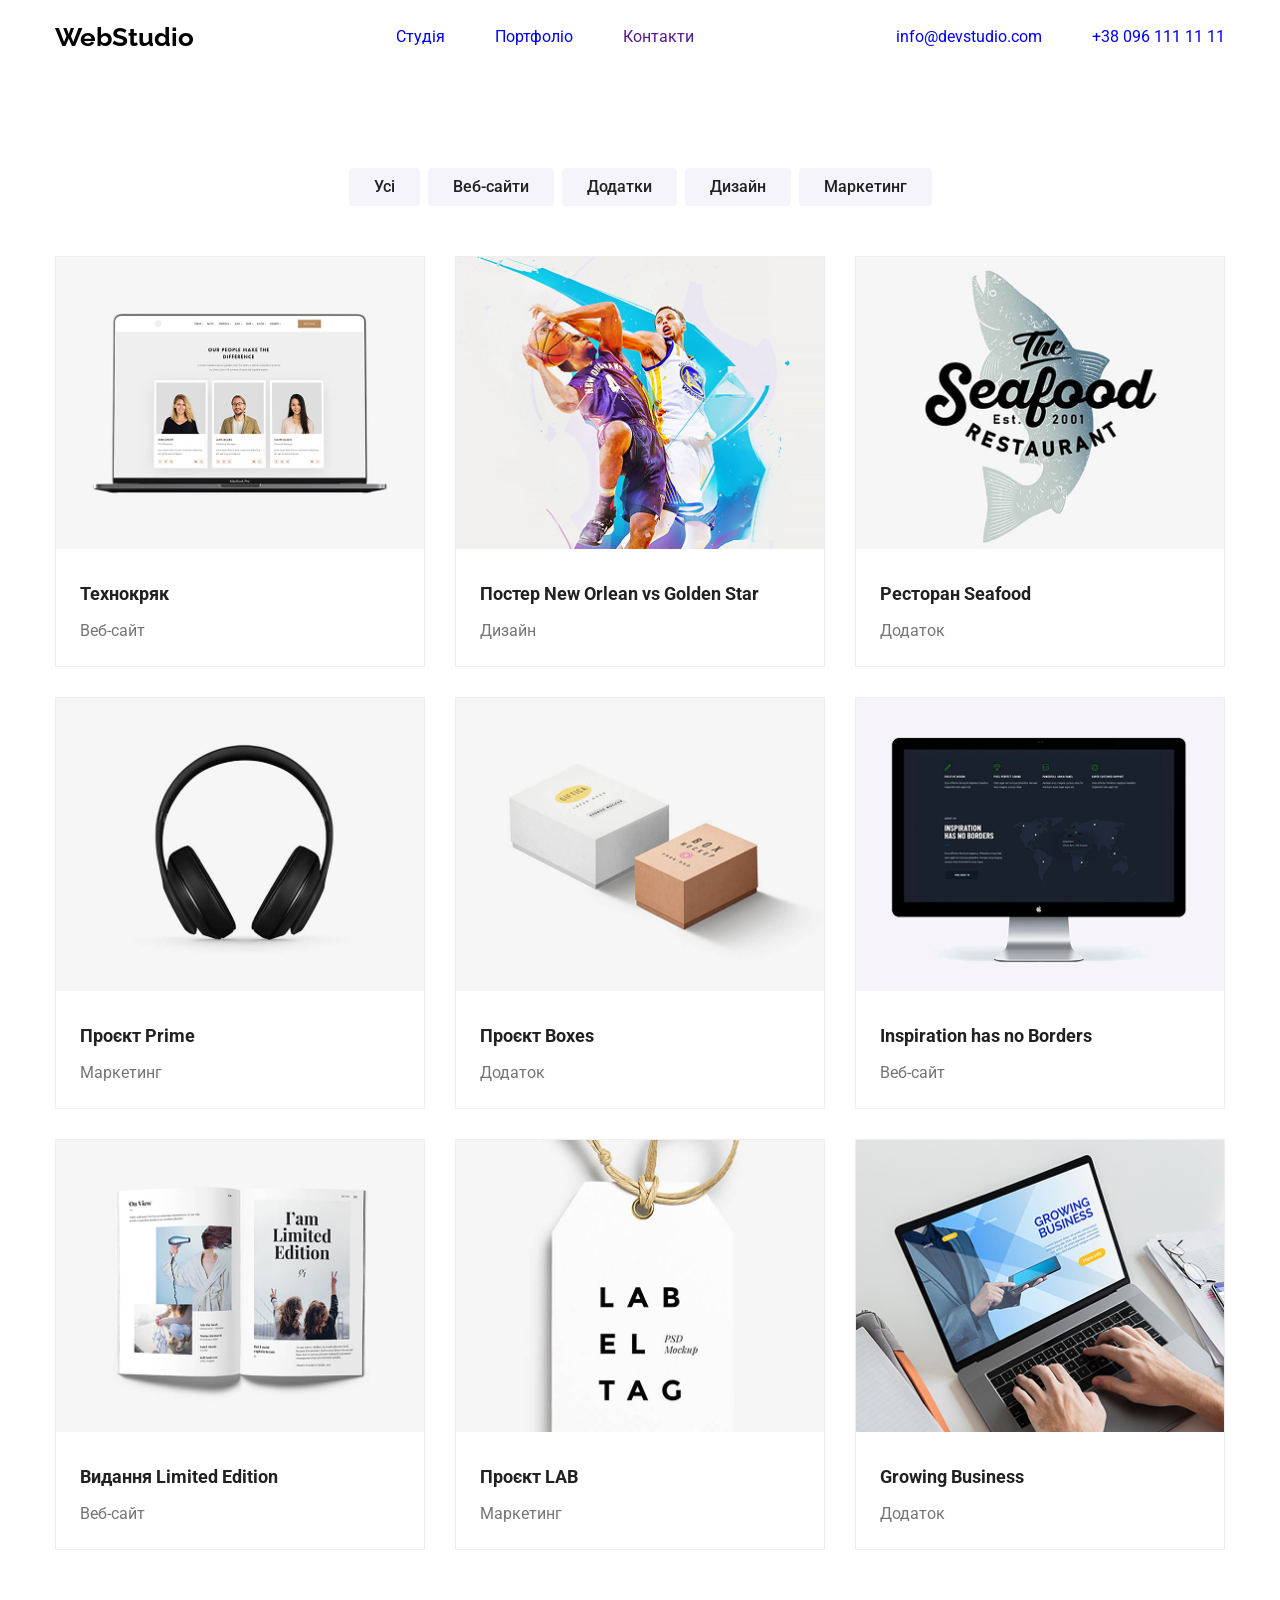
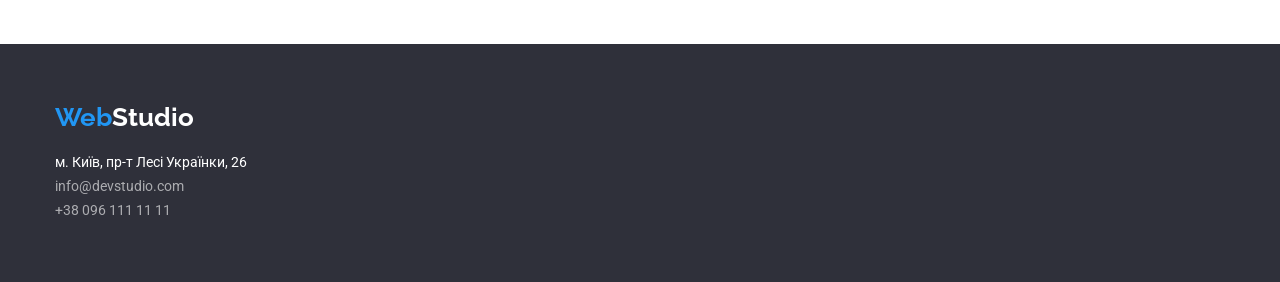
==== commit 63191696: "додав нові класи" ====
--- a/portfolio.html
+++ b/portfolio.html
@@ -46,11 +46,11 @@
 <section class="portfolio">
     <div class="container">
         <ul class="portfolio-filter">
-            <li class="portfolio-filter-item"><button type="button" class="portfolio-filter-btn">Усі</button></li>
-            <li class="portfolio-filter-item"><button type="button" class="portfolio-filter-btn">Веб-сайти</button></li>
-            <li class="portfolio-filter-item"><button type="button" class="portfolio-filter-btn">Додатки</button></li>
-            <li class="portfolio-filter-item"><button type="button" class="portfolio-filter-btn">Дизайн</button></li>
-            <li class="portfolio-filter-item"><button type="button" class="portfolio-filter-btn">Маркетинг</button></li>
+            <li class="portfolio_filter-item"><button type="button" class="portfolio_filter-btn">Усі</button></li>
+            <li class="portfolio_filter-item"><button type="button" class="portfolio_filter-btn">Веб-сайти</button></li>
+            <li class="portfolio_filter-item"><button type="button" class="portfolio_filter-btn">Додатки</button></li>
+            <li class="portfolio_filter-item"><button type="button" class="portfolio_filter-btn">Дизайн</button></li>
+            <li class="portfolio_filter-item"><button type="button" class="portfolio_filter-btn">Маркетинг</button></li>
         </ul>
         <ul class="portfolio-list">
             <li class="portfolio-item">
@@ -124,7 +124,7 @@
     <div class=" container footer-container">
 
         <a href="" class="footer-logo">
-            <span class="footer-logo-part">Web</span>Studio
+            <span class="footer_logo-part">Web</span>Studio
         </a>
 
         <address class="footer-address">
--- a/css/style.css
+++ b/css/style.css
@@ -44,7 +44,7 @@
 
 
    
-.header-logo-part{
+.header_logo-part{
   color: var(--color-header-footer);
 }
      
@@ -62,7 +62,7 @@
   gap: 50px;
 }
 
-.header-menu-link{
+.header_menu-link{
   font-size:14px ;
   font-family:var(--main-font) ;
   font-weight:500 ;
@@ -71,7 +71,7 @@
   color: var(--color-primary);
 }
 
-.header-menu-link:hover{
+.header_menu-link:hover{
   color: var(--color-header-footer);
 }
 
@@ -81,7 +81,7 @@
     
 }
 
-.header-contacts-link{
+.header_contacts-link{
   font-size:14px ;
   font-family:var(--main-font) ;
   font-weight:500 ;
@@ -90,7 +90,7 @@
   color: var(--color-primary-light);
 }
 
-.header-contacts-link:hover{
+.header_contacts-link:hover{
   color: var(--color-header-footer);
 }
 
@@ -259,7 +259,7 @@
   padding-bottom: 20px;
 }
 
-.footer-logo-part{
+.footer_logo-part{
    color: var(--color-header-footer);
 }
 
@@ -315,7 +315,7 @@
 
 }
 
-.portfolio-filter-btn{
+.portfolio_filter-btn{
   font-size:16px ;
   font-family:var(--main-font) ;
   font-weight:500 ;
@@ -328,7 +328,7 @@
   
 }
 
-.portfolio-filter-btn:hover{
+.portfolio_filter-btn:hover{
   background-color: var(--color-header-footer);
   color: var(--color-accent);
   box-shadow:
@@ -336,7 +336,9 @@
         0 1px 2px rgba(0, 0, 0, 0.08);
 }
 .portfolio-item{
-  background-color: var(--third-bg-color)
+  background-color: var(--color-accent);
+  border: 1px solid var(--third-bg-color); 
+  flex-basis: calc((100% - 60px) / 3); 
 }
 
 .portfolio-title{
@@ -357,4 +359,10 @@
   letter-spacing:0.42% ;
   color: var(--color-primary-light);
   padding: 0px 24px 20px 24px;
+}
+
+
+.portfolio-img{
+  width: 100%;
+
 }
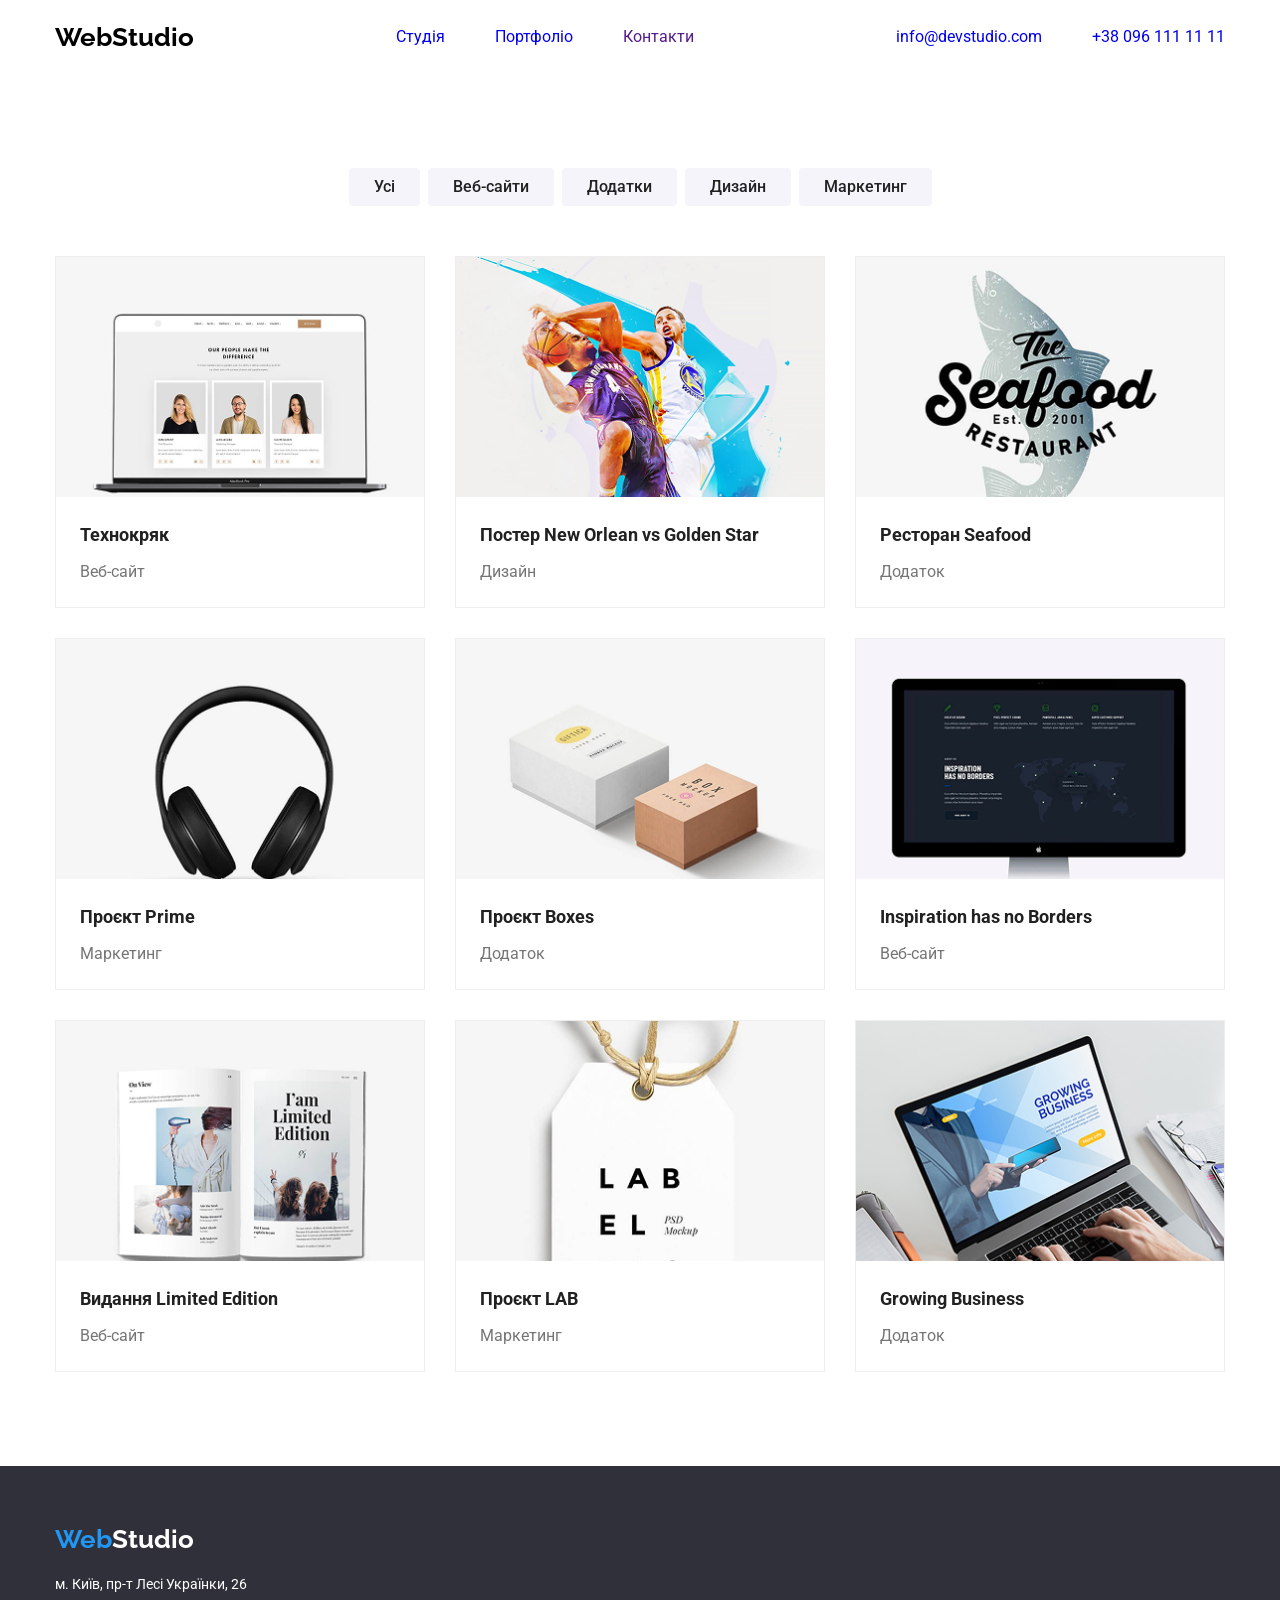
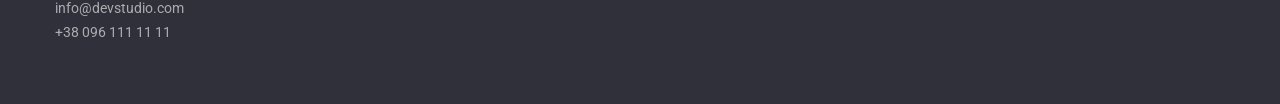
==== commit f4652f6f: "fixoverlay" ====
--- a/portfolio.html
+++ b/portfolio.html
@@ -55,65 +55,110 @@
         <ul class="portfolio-list">
             <li class="portfolio-item">
                 <a href="" target="_blank" class="portfolio-link">
+                    <div class="portfolio-box">
                     <img src="./images/techwork.png" alt="techwork" class="portfolio-img">
+                    <p class="overlay">
+                        Детaльніше
+                        </p>
+                    </div>
                     <h3 class="portfolio-title">Технокряк</h3>
                     <p class="portfolio-text">Веб-сайт</p>
                 </a>
             </li>
             <li class="portfolio-item">
                 <a href="" target="_blank" class="portfolio-link">
+                    <div class="portfolio-box">
                     <img src="./images/poster-new-orlean-vs-golden-star.png" alt="poster design" class="portfolio-img">
+                    <p class="overlay">
+                        Детaльніше
+                        </p>
+                    </div>
                     <h3 class="portfolio-title">Постер New Orlean vs Golden Star</h3>
                     <p class="portfolio-text">Дизайн</p>
                 </a>
             </li>
             <li class="portfolio-item">
                 <a href="" target="_blank" class="portfolio-link">
+                    <div class="portfolio-box">
                     <img src="./images/seafood-restaurant.png" alt="seafood restaurant app" class="portfolio-img">
+                    <p class="overlay">
+                        Детaльніше
+                        </p>
+                    </div>
                     <h3 class="portfolio-title">Ресторан Seafood</h3>
                     <p class="portfolio-text">Додаток</p>
                 </a>
             </li>
             <li class="portfolio-item">
                 <a href="" target="_blank" class="portfolio-link">
+                    <div class="portfolio-box">
                     <img src="./images/project-prime.png" alt="project prime" class="portfolio-img">
+                    <p class="overlay">
+                        Детaльніше
+                        </p>
+                    </div>
                     <h3 class="portfolio-title">Проєкт Prime</h3>
                     <p class="portfolio-text">Маркетинг</p>
                 </a>
             </li>
             <li class="portfolio-item">
                 <a href="" target="_blank" class="portfolio-link">
+                    <div class="portfolio-box">
                     <img src="./images/project-boxes.png" alt="project boxes" class="portfolio-img">
+                    <p class="overlay">
+                        Детaльніше
+                        </p>
+                    </div>
                     <h3 class="portfolio-title">Проєкт Boxes</h3>
                     <p class="portfolio-text">Додаток</p>
                 </a>
             </li>
             <li class="portfolio-item">
                 <a href="" target="_blank" class="portfolio-link">
-                    <img src="./images/inspiration-has-no.png" alt="inspiration project" class="portfolio-img">
+                    <div class="portfolio-box">
+              <img src="./images/inspiration-has-no.png" alt="inspiration project" class="portfolio-img">
+              <p class="overlay">
+                        Детaльніше
+                        </p>
+                    </div>
                     <h3 class="portfolio-title">Inspiration has no Borders</h3>
                     <p class="portfolio-text">Веб-сайт</p>
                 </a>
             </li>
             <li class="portfolio-item">
                 <a href="" target="_blank" class="portfolio-link">
-                    <img src="./images/limited-edition.png" alt="limited edition project" class="portfolio-img">
+                    <div class="portfolio-box">
+                        <img src="./images/limited-edition.png" alt="limited edition project" class="portfolio-img">
+                     <p class="overlay">
+                        Детaльніше
+                        </p>
+                        </div>
                     <h3 class="portfolio-title">Видання Limited Edition</h3>
                     <p class="portfolio-text">Веб-сайт</p>
                 </a>
             </li>
             <li class="portfolio-item">
                 <a href="" target="_blank" class="portfolio-link">
-                    <img src="./images/inspiration-has-no-borders.png" alt="lab project" class="portfolio-img">
-                    <h3 class="portfolio-title">Проєкт LAB</h3>
+                    <div class="portfolio-box">
+                         <img src="./images/inspiration-has-no-borders.png" alt="lab project" class="portfolio-img">
+                     <p class="overlay">
+                        Детaльніше
+                        </p>
+                    </div>
+                   <h3 class="portfolio-title">Проєкт LAB</h3>
                     <p class="portfolio-text">Маркетинг</p>
                 </a>
             </li>
             <li class="portfolio-item">
                 <a href="" target="_blank" class="portfolio-link">
-                    <img src="./images/growing-business.png" alt="growing business" class="portfolio-img">
+                    <div class="portfolio-box">
+                        <img src="./images/growing-business.png" alt="growing business" class="portfolio-img">
+                        <p class="overlay">
+                        Детaльніше
+                        </p>
+                        </div>
                     <h3 class="portfolio-title">Growing Business</h3>
-                    <p class="portfolio-text">Додаток</p>
+                    <p class="portfolio-text">Додаток</p>                   
                 </a>
             </li>
         </ul>
--- a/css/style.css
+++ b/css/style.css
@@ -69,10 +69,25 @@
   line-height:100% ;
   letter-spacing:0.28% ;
   color: var(--color-primary);
+  position: relative;
+  
 }
 
 .header_menu-link:hover{
   color: var(--color-header-footer);
+}
+.header_menu-link:hover::after{
+  display: block;
+  position: absolute;
+ bottom: -28px;
+  left: 0;
+  content: "";
+  width:100%;
+  height:4px ;
+  border-radius:2px ;
+  background-color: #2196F3;
+  margin-top: 28px;
+
 }
 
 .header-contacts{
@@ -341,6 +356,42 @@
   flex-basis: calc((100% - 60px) / 3); 
 }
 
+.overlay {
+  position: absolute;
+   z-index: 50;
+  top: 0;
+  left: 0;
+  width: 100%;
+  height: 100%;
+  display: flex;
+  align-items: center;
+  justify-content: center;
+  padding: 20px;
+  background-color: rgba(39, 129, 254, 0.9);
+  color: #ffffff;
+  font-size: 18px;
+  font-family: var(--main-font);
+  line-height:28px;
+  font-weight: 600;
+  letter-spacing: 0.03em;
+  text-align: center;
+  transform: translateY(100%);
+  transition: transform 500ms ease-in-out, opacity 500ms ease-in-out;
+  opacity: 0;
+}
+
+.portfolio-box{
+  position: relative;
+  width: 100%;
+  height: 240px;
+  overflow: hidden;
+}
+
+.portfolio-box:hover .overlay {
+  transform: translateY(0);
+  opacity: 1;
+}
+
 .portfolio-title{
   font-size:18px ;
   font-family:var(--main-font) ;
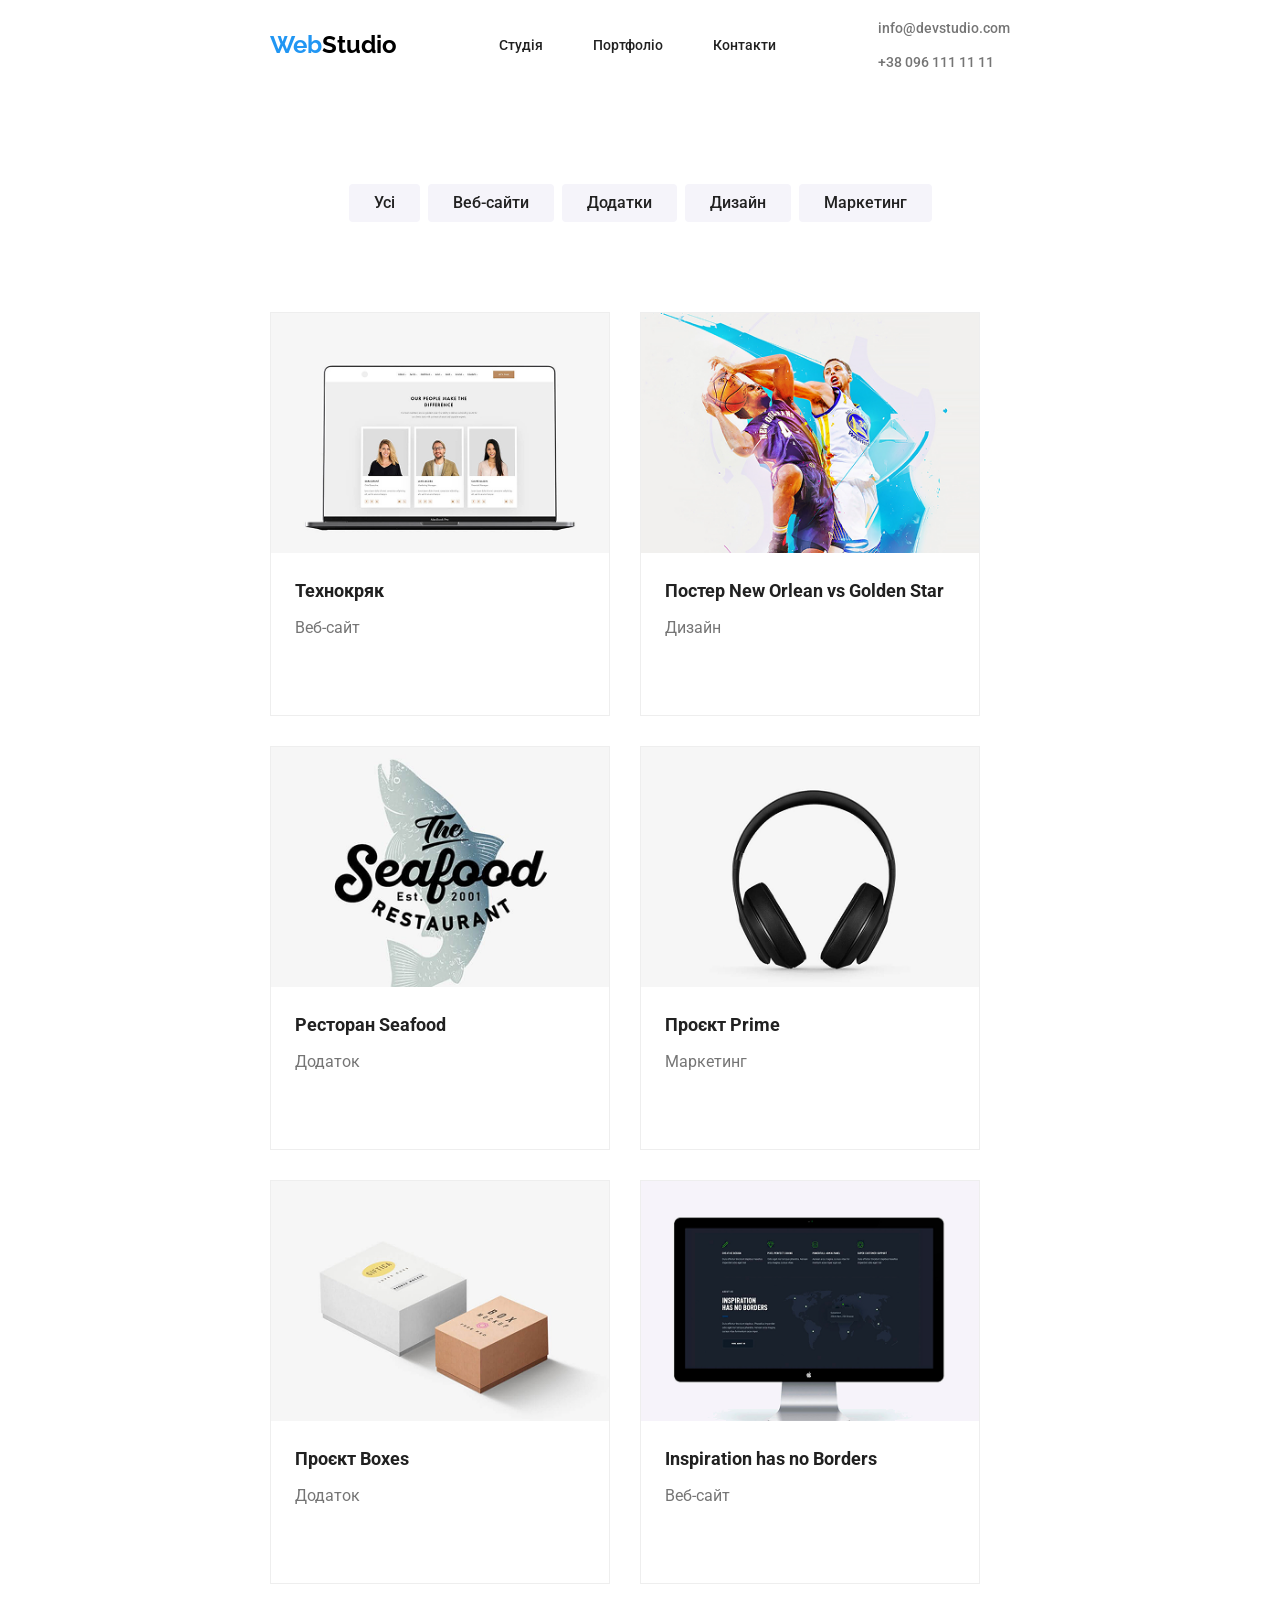
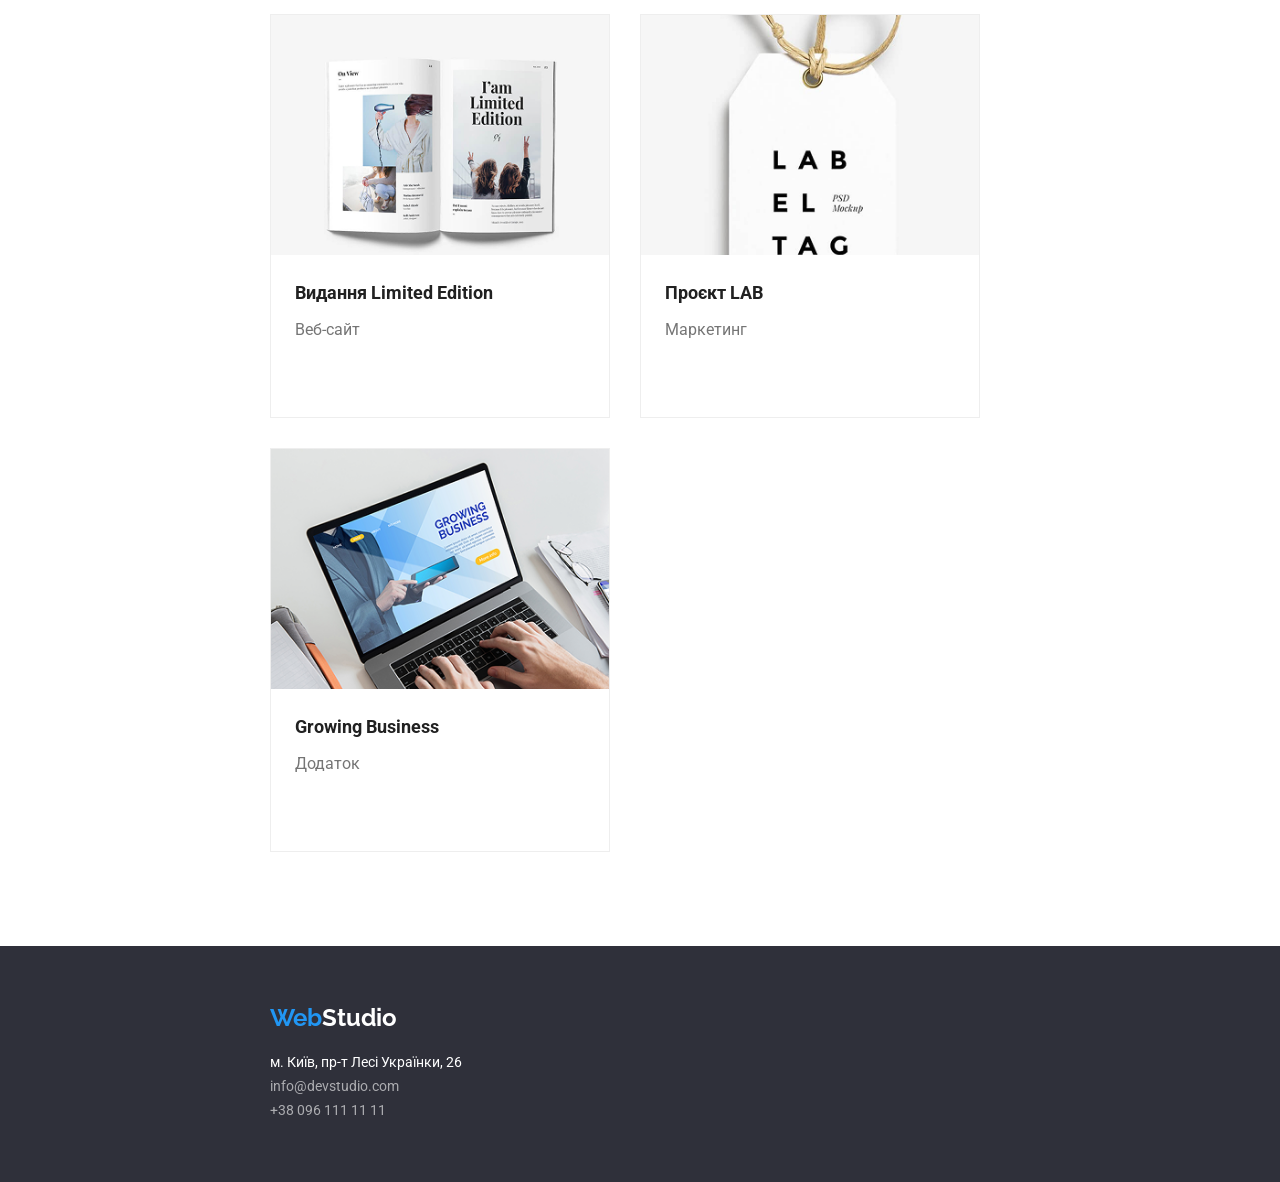
==== commit f3377536: "finish portfolio" ====
--- a/portfolio.html
+++ b/portfolio.html
@@ -10,36 +10,36 @@
 </head>
 <body>
 <header class="header">
-    <div class="  container header-container">
+   <div class="  container header-container">
         <a href="./index.html" class="header-logo">
-            <span class="header-logo-part">Web</span>Studio
+            <span class="header_logo-part">Web</span>Studio
         </a>
         <nav class="header-nav">
             <ul class="header-menu">
-                <li class="header-menu-item">
-                    <a href="./index.html" class="header-menu-link">Студія</a>
-                </li>
-                <li class="header-menu-item">
-                    <a href="./portfolio.html" class="header-menu-link">Портфоліо</a>
-                </li>
-                <li class="header-menu-item">
-                    <a href="" class="header-menu-link">Контакти</a>
+                <li class="header_menu-item">
+                    <a href="./index.html" class="header_menu-link">Студія</a>
+                </li>
+                <li class="header_menu-item">
+                    <a href="./portfolio.html" class="header_menu-link">Портфоліо</a>
+                </li>
+                <li class="header_menu-item">
+                    <a href="" class="header_menu-link">Контакти</a>
                 </li>
             </ul>
             </nav>
             <ul class="header-contacts">
-                <li class="header-contacts-item">
-                    <a href="mailto:info@devstudio.com" class="header-contacts-link">
+                <li class="header_contacts-item">
+                    <a href="mailto:info@devstudio.com" class="header_contacts-link">
                         info@devstudio.com
                     </a>
                 </li>
-                <li class="header-contacts-item">
-                    <a href="tel:+380961111111" class="header-contacts-link">
+                <li class="header_contacts-item">
+                    <a href="tel:+380961111111" class="header_contacts-link">
                         +38 096 111 11 11
                     </a>
                 </li>
             </ul>
-    </div>
+    </div>  
 </header>
 <main class="main">
 
--- a/css/style.css
+++ b/css/style.css
@@ -10,6 +10,7 @@
    --second-background-color:#F5F4FA;
    --main-text-size:44px;
    --second-text-size:36px;
+   --color-accent-modal:26px;
    --third-bg-color:#EEEEEE;
 }
 
@@ -18,12 +19,262 @@
   line-height: 1.5;
 }
 
+
 .container{
-    width: 1200px;
-    padding: 0 15px;
+    max-width: 480px;
+    padding: 0 14px;
     margin: 0 auto;
-}
+  }
 .header {
+    padding: 16px 0;
+   }
+.header-logo{
+  font-size:24px ;
+  font-family:var(--second-font) ;
+  font-weight:700 ;
+  line-height: 100%;
+  letter-spacing: 0.78%;
+  color:var(--color-logo);
+}
+
+
+   
+.header_logo-part{
+  color: var(--color-header-footer);
+}
+
+.header_menu-link{
+  display: none;
+  
+}
+
+.header-contacts{
+    display: none;    
+}
+.hero{
+  padding: 118px 0;
+  text-align: center;
+  background-color: var(--main-background-color);
+}
+
+
+
+.hero-title{
+  font-size:18px;
+  font-family:var(--main-font) ;
+  font-weight:900 ;
+  letter-spacing:6% ;
+  line-height:42px;
+  color: var(--color-accent);
+  max-width: 696px;
+  text-transform: uppercase;
+  padding-bottom: 30px;
+}
+
+.hero-button{
+  color:var(--color-accent);
+  background-color:var(--color-header-footer) ;
+  font-size:16px;
+  font-family: var(--main-font);
+  font-weight: 700;
+  line-height:30px ;
+  letter-spacing:6%;
+  padding: 10px 24px;
+  border-radius: 4px;
+   box-shadow: 0 4px 4px #00000026;
+}
+
+.features{
+  padding: 60px 0;
+}
+.features-list
+li:not(:last-child) 
+{
+margin-bottom: 30px;
+ 
+}
+/* .features-item{
+width: 350px;
+} */
+
+
+.features-title{
+  text-align: center;
+  font-size:14px ;
+  font-family:var(--main-font) ;
+  font-weight:700 ;
+  line-height:100% ;
+  letter-spacing:3% ;
+  color:var(--color-primary) ;
+  padding-bottom: 10px;
+  max-width:270px ;
+  text-transform: uppercase;
+}
+
+.features-text{
+  font-size:14px ;
+  font-family:var(--main-font) ;
+  font-weight:400 ;
+  line-height:24px ;
+  letter-spacing:3% ;
+  color:var(--color-primary-light) ;
+  max-width:450px;
+ 
+}
+
+
+.services{
+  padding-bottom: 60px;
+  display: none;
+}
+.services-title{
+  text-align: center;
+  font-size:28px;
+  font-family:var(--main-font) ;
+  font-weight:700 ;
+  line-height:100% ;
+  letter-spacing:3% ;
+  padding-bottom:30px;
+  color: var(--color-primary);
+}
+
+/* .services-list{
+  display: flex;
+  gap: 30px;
+} */
+
+.team{
+  padding: 60px 0;
+  background-color: var(--second-background-color);
+}
+
+.team-title{
+  text-align: center;
+  font-size:28px;
+  font-family: var(--main-font);
+  font-weight:700 ;
+  line-height: 100%;
+  letter-spacing:3% ;
+  color:var(--color-primary) ;
+  padding-bottom: 30px;
+}
+
+@media screen and (max-width:767px){
+   .team-list li:not(:last-child){
+margin-bottom: 30px;
+}
+}
+
+.team-item{
+  background-color: var(--color-accent);
+  text-align: center;
+   max-width: 450px;
+   padding-bottom:30px;
+}
+
+
+
+.team-name{
+  text-align: center;
+  font-size:16px ;
+  font-family:var(--main-font) ;
+  font-weight:500 ;
+  line-height:100% ;
+  letter-spacing:3% ;
+  color:var(--color-primary) ;
+  margin:30px 0 10px ;
+}
+
+.team-role{
+  text-align: center;
+  font-size:16px ;
+  font-family:var(--main-font) ;
+  font-weight:400 ;
+  line-height:100% ;
+  letter-spacing:3%;
+  color:var(--color-primary-light) ;
+  
+}
+
+.team-img{
+  display: inline-block;
+  margin: 0 auto;
+
+}
+
+@media screen and (max-width:767px) {
+  .footer{
+  padding: 60px 0;
+  background-color: var(--main-background-color);
+  text-align: center;
+}
+}
+
+
+
+
+.footer-logo{
+
+  font-size:24px ;
+  font-family:var(--second-font) ;
+  font-weight:700 ;
+  line-height: 100%;
+  letter-spacing: 3%;
+  color:var(--color-accent);
+  padding-bottom: 20px;
+
+}
+
+.footer_logo-part{
+   color: var(--color-header-footer);
+}
+
+.footer-link{
+  font-size: 14px;
+  font-family:var(--main-font) ;
+ font-weight:400 ;
+ line-height:24px ;
+ letter-spacing:3% ;
+ color:var(--color-accent) ;
+ padding-bottom: 8px;
+
+}
+
+.footer-email{
+   font-size: 14px;
+  font-family:var(--main-font) ;
+ font-weight:400 ;
+ line-height:24px ;
+ letter-spacing:3% ;
+ color:var(--color-accent) ;
+ padding-bottom: 80px;
+ opacity: 0.6;
+}
+
+.footer-tel{
+  font-size: 14px;
+  font-family:var(--main-font) ;
+ font-weight:400 ;
+ line-height:24px ;
+ letter-spacing:0.42% ;
+ color:var(--color-accent) ;
+ padding-bottom: 8px;
+ opacity: 0.6;}
+
+
+
+/* @media (min-width:480px){
+  .container{
+    max-width: 480px;
+    padding: 0 16px;
+  }
+} */
+
+@media (min-width:768px){
+    .container{
+        max-width: 768px;
+    }
+    .header {
     padding: 24px 0;
    }
 
@@ -34,11 +285,11 @@
    }
 
 .header-logo{
-  font-size:26px ;
+  font-size:24px ;
   font-family:var(--second-font) ;
   font-weight:700 ;
   line-height: 100%;
-  letter-spacing: 0.78%;
+  letter-spacing:3%;
   color:var(--color-logo);
 }
 
@@ -62,6 +313,7 @@
   gap: 50px;
 }
 
+
 .header_menu-link{
   font-size:14px ;
   font-family:var(--main-font) ;
@@ -70,6 +322,7 @@
   letter-spacing:0.28% ;
   color: var(--color-primary);
   position: relative;
+  display: block;
   
 }
 
@@ -86,12 +339,318 @@
   height:4px ;
   border-radius:2px ;
   background-color: #2196F3;
-  margin-top: 28px;
+  margin-top: 12px;
+
+}
+@media screen and (max-width:1439px) {
+ .header-contacts{
+    display: flex;
+    flex-direction:column;
+    gap:10px;
+    
+} 
+}
+
+
+
+
+.header_contacts-link{
+  font-size:14px ;
+  font-family:var(--main-font) ;
+  font-weight:500 ;
+  line-height:100% ;
+  letter-spacing:0.28% ;
+  color: var(--color-primary-light);
+}
+
+.header_contacts-link:hover{
+  color: var(--color-header-footer);
+}
+
+.hero{
+  padding: 200px 0;
+  text-align: center;
+  background-color: var(--main-background-color);
+}
+
+.hero-container{
+  display: flex;
+  flex-direction: column;
+  align-items: center;
+  justify-content: center;
+}
+
+.hero-title{
+  font-size:26px;
+  font-family:var(--main-font) ;
+  font-weight:900 ;
+  letter-spacing:6%;
+  line-height:42px ;
+  color: var(--color-accent);
+max-width: 360px;
+  text-transform: uppercase;
+  padding-bottom: 30px;
+}
+
+.hero-button{
+  color:var(--color-accent);
+  background-color:var(--color-header-footer) ;
+  font-size:16px;
+  font-family: var(--main-font);
+  font-weight: 700;
+  line-height:30px ;
+  letter-spacing:6% ;
+  padding: 10px 24px;
+  border-radius: 4px;
+   box-shadow: 0 4px 4px #00000026;
+}
+
+
+.features{
+  padding: 94px 0;
+}
+.features-list{
+display: flex;
+flex-wrap: wrap;
+  justify-content: space-between;
+  flex-direction: row;
+  gap: 30px;
+ 
+}
+
+.features-item{
+  width: 345px;
+
+}
+
+.features-title{
+  font-size:14px ;
+  font-family:var(--main-font) ;
+  font-weight:700 ;
+  line-height:100% ;
+  letter-spacing:0.42% ;
+  color:var(--color-primary) ;
+  padding-bottom: 10px;
+  max-width:354px; 
+  text-transform: uppercase;
+}
+
+.features-text{
+  font-size:14px ;
+  font-family:var(--main-font) ;
+  font-weight:400 ;
+  line-height:24px ;
+  letter-spacing:0.42% ;
+  color:var(--color-primary-light) ;
+  max-width:404px; 
+}
+
+.services{
+  padding-bottom: 94px;
+}
+.services-title{
+  text-align: center;
+  font-size:var(--second-text-size);
+  font-family:var(--main-font) ;
+  font-weight:700 ;
+  line-height:100% ;
+  letter-spacing:1.08% ;
+  padding-bottom:50px;
+  color: var(--color-primary);
+}
+
+.services-list{
+  display: flex;
+  gap: 30px;
+}
+
+.team{
+  padding: 94px 0;
+  background-color: var(--second-background-color);
+}
+
+.team-title{
+  text-align: center;
+  font-size: 28px;
+  font-family: var(--main-font);
+  font-weight:700 ;
+  line-height: 100%;
+  letter-spacing:3% ;
+  color:var(--color-primary) ;
+  padding-bottom: 50px;
+}
+.team-list{
+  display: flex;
+  flex-wrap: wrap;
+  gap: 30px;
+}
+
+.team-item{
+  background-color: var(--color-accent);
+  width: 345px;
+}
+
+
+.team-name{
+  text-align: center;
+  font-size:16px ;
+  font-family:var(--main-font) ;
+  font-weight:500 ;
+  line-height:100% ;
+  letter-spacing:0.48% ;
+  color:var(--color-primary) ;
+  padding:30px 0 10px ;
+}
+
+.team-role{
+  text-align: center;
+  font-size:16px ;
+  font-family:var(--main-font) ;
+  font-weight:400 ;
+  line-height:100% ;
+  letter-spacing:0.48% ;
+  color:var(--color-primary-light) ;
+  padding-bottom: 16px;
+}
+
+
+
+.footer{
+  padding: 60px 0;
+  background-color: var(--main-background-color);
+}
+
+.footer-container{
+  display: flex;
+  align-items: start;
+  flex-direction: column;
+
+}
+
+.footer-logo{
+  font-size:24px ;
+  font-family:var(--second-font) ;
+  font-weight:700 ;
+  line-height: 100%;
+  letter-spacing: 3%;
+  color:var(--color-accent);
+  padding-bottom: 20px;
+}
+
+.footer_logo-part{
+   color: var(--color-header-footer);
+}
+
+.footer-link{
+  font-size: 14px;
+  font-family:var(--main-font) ;
+ font-weight:400 ;
+ line-height:24px ;
+ letter-spacing:0.42% ;
+ color:var(--color-accent) ;
+ padding-bottom: 9px;
+
+}
+
+.footer-email{
+   font-size: 14px;
+  font-family:var(--main-font) ;
+ font-weight:400 ;
+ line-height:24px ;
+ letter-spacing:0.42% ;
+ color:var(--color-accent) ;
+ padding-bottom: 9px;
+ opacity: 0.6;
+}
+
+.footer-tel{
+  font-size: 14px;
+  font-family:var(--main-font) ;
+ font-weight:400 ;
+ line-height:24px ;
+ letter-spacing:0.42% ;
+ color:var(--color-accent) ;
+ padding-bottom: 9px;
+ opacity: 0.6;
+}
+}
+
+    @media (min-width:1440px){
+    
+.container{
+    max-width:1200px;
+  }
+    
+    .header {
+    padding: 24px 0;
+   }
+
+   .header-container{
+    display: flex;
+    justify-content: space-between;
+    align-items: center;
+   }
+
+.header-logo{
+  font-size:26px ;
+  font-family:var(--second-font) ;
+  font-weight:700 ;
+  line-height: 100%;
+  letter-spacing: 0.78%;
+  color:var(--color-logo);
+}
+
+
+   
+.header_logo-part{
+  color: var(--color-header-footer);
+}
+     
+
+.header-nav{
+  display: flex;
+  gap:50px ;
+
+}
+
+
+
+.header-menu{
+  display: flex;
+  gap: 50px;
+}
+
+.header_menu-link{
+  font-size:14px ;
+  font-family:var(--main-font) ;
+  font-weight:500 ;
+  line-height:100% ;
+  letter-spacing:0.28% ;
+  color: var(--color-primary);
+  position: relative;
+  
+}
+
+.header_menu-link:hover{
+  color: var(--color-header-footer);
+}
+.header_menu-link:hover::after{
+  display: block;
+  position: absolute;
+ bottom: -28px;
+  left: 0;
+  content: "";
+  width:100%;
+  height:4px ;
+  border-radius:2px ;
+  background-color: #2196F3;
+  margin-top: 12px;
 
 }
 
 .header-contacts{
     display: flex;
+    
     gap: 50px;
     
 }
@@ -159,6 +718,10 @@
  
 }
 
+.features-item{
+  max-width: 270px;
+}
+
 .features-title{
   font-size:14px ;
   font-family:var(--main-font) ;
@@ -183,6 +746,7 @@
 
 .services{
   padding-bottom: 94px;
+  display: block;
 }
 .services-title{
   text-align: center;
@@ -217,11 +781,15 @@
 }
 .team-list{
   display: flex;
+  justify-content: space-between;
+   flex-wrap: nowrap;
   gap: 30px;
 }
 
 .team-item{
   background-color: var(--color-accent);
+  width: 270px;
+  
 }
 
 
@@ -310,25 +878,73 @@
  padding-bottom: 9px;
  opacity: 0.6;
 }
+}
+
+
+
+/*portfolio*/
+
+.container{
+    max-width: 480px;
+    padding: 0 14px;
+    margin: 0 auto;
+  }
+.header {
+    padding: 16px 0;
+   }
+   .header-logo-part{
+  color: var(--color-header-footer);
+}
+
+
+.header-menu-link{
+  display: none;
+  
+}
+
+.header_contacts{
+    display: none;    
+}
 
 .portfolio{
-  padding: 94px 0 ;
+  padding: 60px 0 ;
 }
 
 .portfolio-filter{
   display: flex;
+  flex-wrap: wrap;
   gap: 8px;
-  justify-content: center;
-}
-
-
-.portfolio-list{
+}
+
+.portfolio_filter-item:last-child{
+  margin-bottom: 40px;
+}
+
+
+
+
+/* .portfolio-list{
   display: flex;
   flex-wrap: wrap;
   gap: 30px;
   padding-top: 50px;
 
-}
+} */
+
+.portfolio-item{
+  background-color: var(--color-accent);
+  border: 1px solid var(--third-bg-color); 
+  max-width: 450px; 
+  height: 404px;
+}
+
+
+@media screen and (max-width:767px){
+   .portfolio-item:not(:last-child){
+margin-bottom: 30px;
+}
+}
+
 
 .portfolio_filter-btn{
   font-size:16px ;
@@ -350,11 +966,7 @@
         0 2px 2px rgba(0, 0, 0, 0.12),
         0 1px 2px rgba(0, 0, 0, 0.08);
 }
-.portfolio-item{
-  background-color: var(--color-accent);
-  border: 1px solid var(--third-bg-color); 
-  flex-basis: calc((100% - 60px) / 3); 
-}
+
 
 .overlay {
   position: absolute;
@@ -416,4 +1028,230 @@
 .portfolio-img{
   width: 100%;
 
-}+}
+
+@media (min-width:768px){
+.container{
+  max-width: 768px;
+}
+.portfolio{
+  padding: 94px 0 ;
+}
+
+.portfolio-filter{
+  display: flex;
+  gap: 8px;
+  justify-content: center;
+}
+
+
+.portfolio-list{
+  display: flex;
+  flex-wrap: wrap;
+  gap: 30px;
+  padding-top: 50px;
+
+}
+
+.portfolio_filter-btn{
+  font-size:16px ;
+  font-family:var(--main-font) ;
+  font-weight:500 ;
+  line-height:26px ;
+  letter-spacing: 0.48%;
+  color:var(--color-primary) ;
+  padding:6px 25px ;
+  background-color: var(--second-background-color);
+  border-radius: 4px;
+  
+}
+
+.portfolio_filter-btn:hover{
+  background-color: var(--color-header-footer);
+  color: var(--color-accent);
+  box-shadow:
+        0 2px 2px rgba(0, 0, 0, 0.12),
+        0 1px 2px rgba(0, 0, 0, 0.08);
+}
+.portfolio-item{
+  background-color: var(--color-accent);
+  border: 1px solid var(--third-bg-color); 
+  flex-basis: calc((100% - 60px) / 2); 
+}
+
+.overlay {
+  position: absolute;
+   z-index: 50;
+  top: 0;
+  left: 0;
+  width: 100%;
+  height: 100%;
+  display: flex;
+  align-items: center;
+  justify-content: center;
+  padding: 20px;
+  background-color: rgba(39, 129, 254, 0.9);
+  color: #ffffff;
+  font-size: 18px;
+  font-family: var(--main-font);
+  line-height:28px;
+  font-weight: 600;
+  letter-spacing: 0.03em;
+  text-align: center;
+  transform: translateY(100%);
+  transition: transform 500ms ease-in-out, opacity 500ms ease-in-out;
+  opacity: 0;
+}
+
+.portfolio-box{
+  position: relative;
+  width: 100%;
+  height: 240px;
+  overflow: hidden;
+}
+
+.portfolio-box:hover .overlay {
+  transform: translateY(0);
+  opacity: 1;
+}
+
+.portfolio-title{
+  font-size:18px ;
+  font-family:var(--main-font) ;
+  font-weight:700 ;
+  line-height:36px ;
+  letter-spacing:1.08 ;
+  color:var(--color-primary) ;
+  padding: 20px 24px  4px 24px;
+}
+
+.portfolio-text{
+  font-size:16px ;
+  font-family:var(--main-font) ;
+  font-weight:400 ;
+  line-height:30px ;
+  letter-spacing:0.42% ;
+  color: var(--color-primary-light);
+  padding: 0px 24px 20px 24px;
+}
+
+
+.portfolio-img{
+  width: 100%;
+
+}
+}
+
+
+@media (min-width:1440px){
+
+  .container{
+    max-width: 1200px;
+  }
+.portfolio{
+  padding: 94px 0 ;
+}
+
+.portfolio-filter{
+  display: flex;
+  gap: 8px;
+  justify-content: center;
+}
+
+
+.portfolio-list{
+  display: flex;
+  flex-wrap: wrap;
+  gap: 30px;
+  padding-top: 50px;
+
+}
+
+.portfolio_filter-btn{
+  font-size:16px ;
+  font-family:var(--main-font) ;
+  font-weight:500 ;
+  line-height:26px ;
+  letter-spacing: 0.48%;
+  color:var(--color-primary) ;
+  padding:6px 25px ;
+  background-color: var(--second-background-color);
+  border-radius: 4px;
+  
+}
+
+.portfolio_filter-btn:hover{
+  background-color: var(--color-header-footer);
+  color: var(--color-accent);
+  box-shadow:
+        0 2px 2px rgba(0, 0, 0, 0.12),
+        0 1px 2px rgba(0, 0, 0, 0.08);
+}
+.portfolio-item{
+  background-color: var(--color-accent);
+  border: 1px solid var(--third-bg-color); 
+  flex-basis: calc((100% - 60px) / 3); 
+}
+
+.overlay {
+  position: absolute;
+   z-index: 50;
+  top: 0;
+  left: 0;
+  width: 100%;
+  height: 100%;
+  display: flex;
+  align-items: center;
+  justify-content: center;
+  padding: 20px;
+  background-color: rgba(39, 129, 254, 0.9);
+  color: #ffffff;
+  font-size: 18px;
+  font-family: var(--main-font);
+  line-height:28px;
+  font-weight: 600;
+  letter-spacing: 0.03em;
+  text-align: center;
+  transform: translateY(100%);
+  transition: transform 500ms ease-in-out, opacity 500ms ease-in-out;
+  opacity: 0;
+}
+
+.portfolio-box{
+  position: relative;
+  width: 100%;
+  height: 240px;
+  overflow: hidden;
+}
+
+.portfolio-box:hover .overlay {
+  transform: translateY(0);
+  opacity: 1;
+}
+
+.portfolio-title{
+  font-size:18px ;
+  font-family:var(--main-font) ;
+  font-weight:700 ;
+  line-height:36px ;
+  letter-spacing:1.08 ;
+  color:var(--color-primary) ;
+  padding: 20px 24px  4px 24px;
+}
+
+.portfolio-text{
+  font-size:16px ;
+  font-family:var(--main-font) ;
+  font-weight:400 ;
+  line-height:30px ;
+  letter-spacing:0.42% ;
+  color: var(--color-primary-light);
+  padding: 0px 24px 20px 24px;
+}
+
+
+.portfolio-img{
+  width: 100%;
+
+}
+}
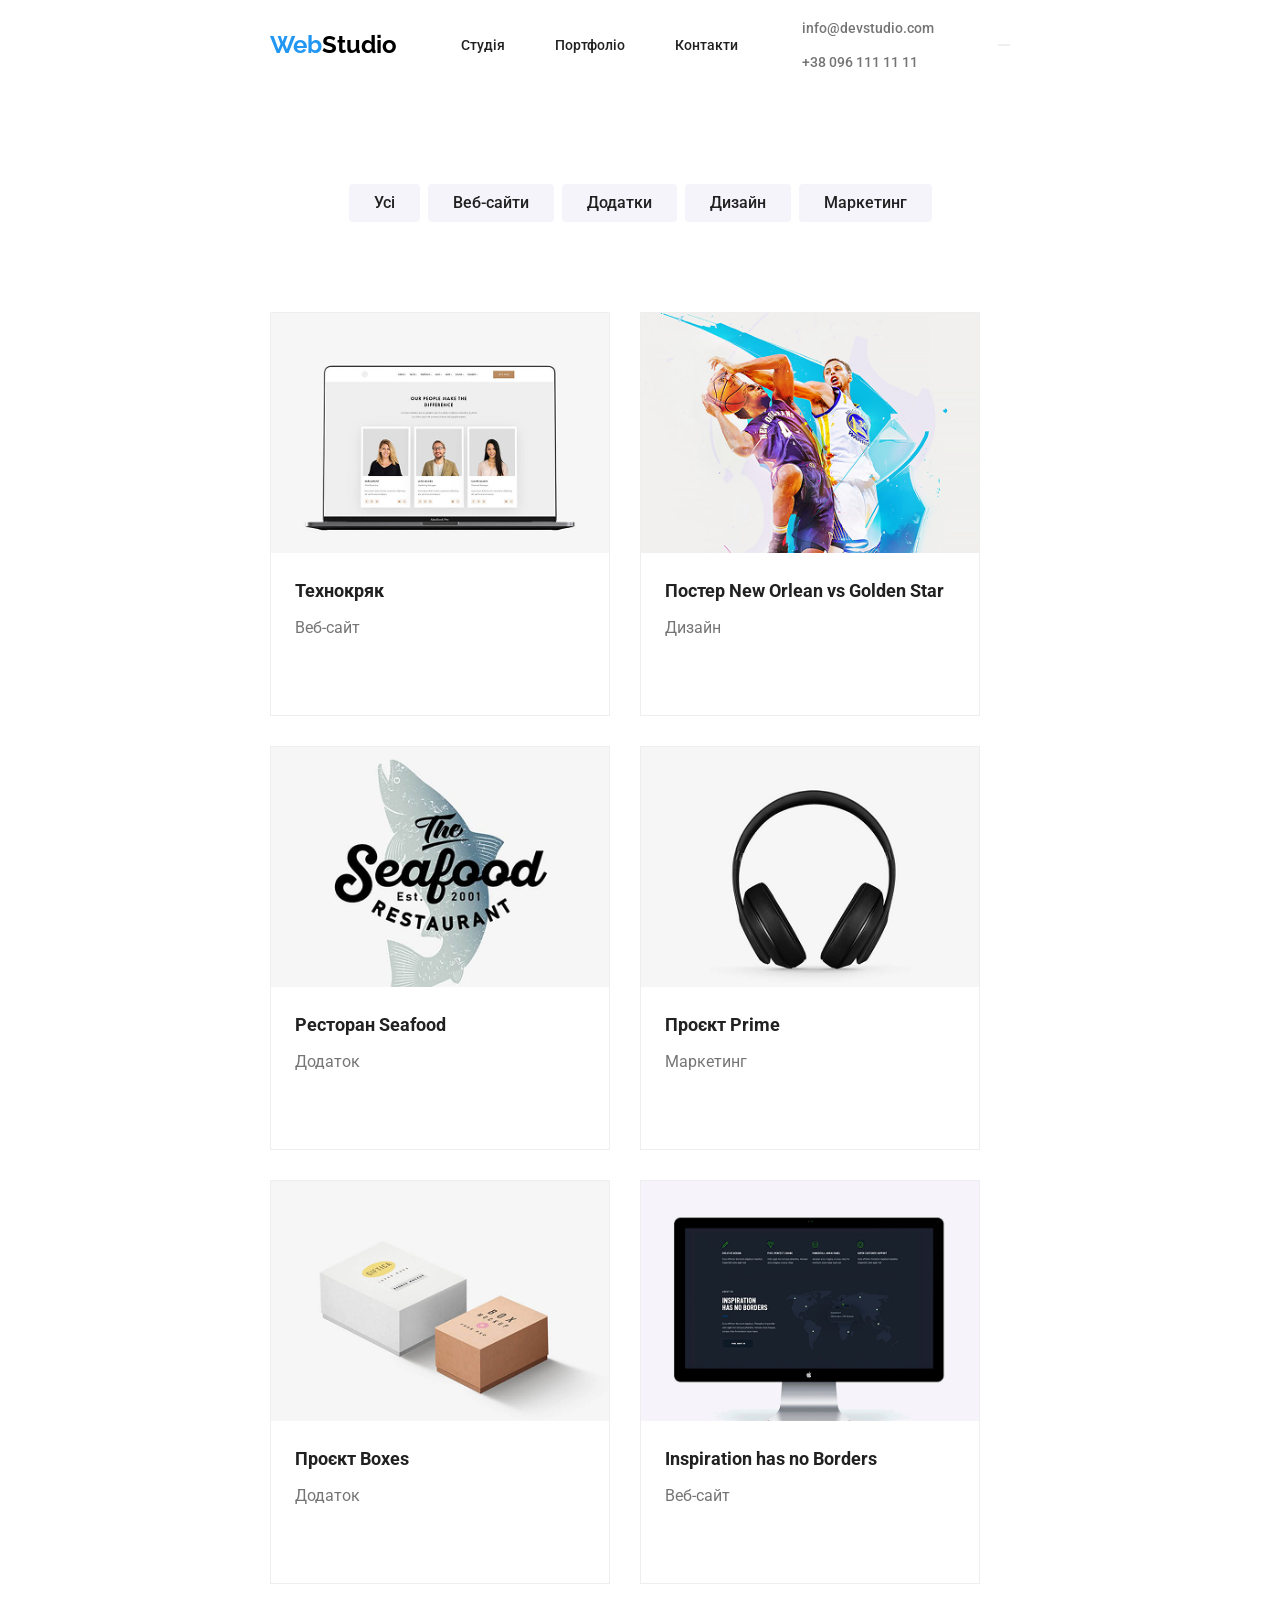
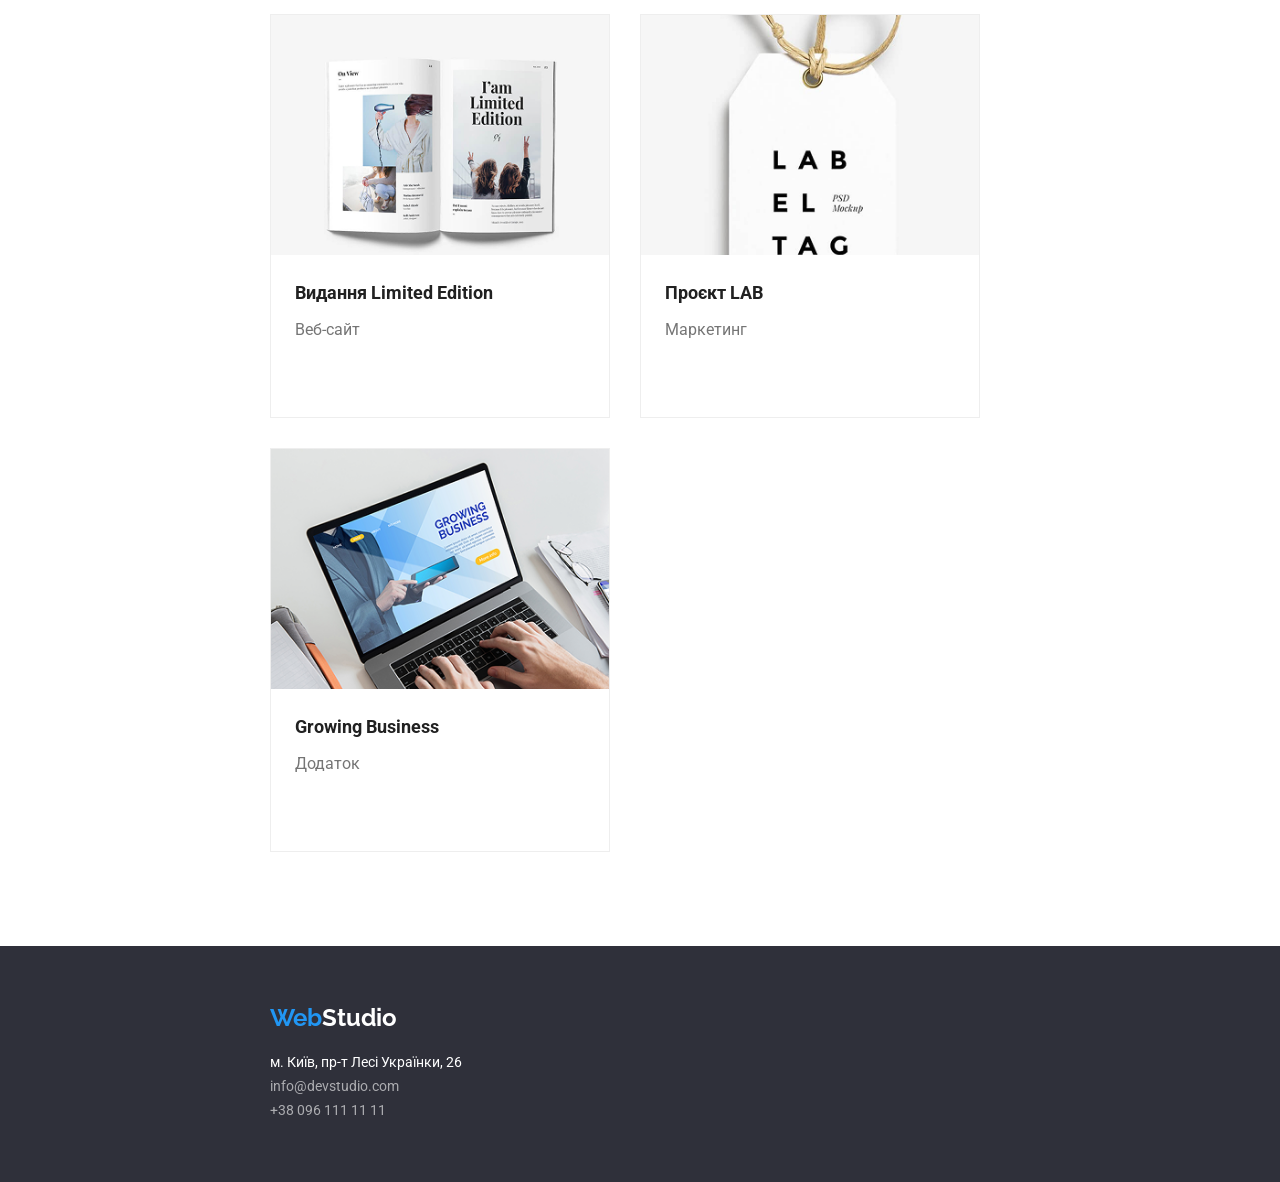
==== commit 63b1d35c: "додав бургер" ====
--- a/portfolio.html
+++ b/portfolio.html
@@ -39,6 +39,11 @@
                     </a>
                 </li>
             </ul>
+            <button class="burger-btn" id="burger-btn" aria-label="Відкрити меню">
+        <span class="burger-line"></span>
+        <span class="burger-line"></span>
+        <span class="burger-line"></span>
+      </button>
     </div>  
 </header>
 <main class="main">
@@ -196,6 +201,9 @@
             </ul>
         </address>
     </div>
+    <script src="./script.js">
+
+</script>
 </footer>
 </body>
 </html>
--- a/css/style.css
+++ b/css/style.css
@@ -27,6 +27,7 @@
   }
 .header {
     padding: 16px 0;
+    position: relative;
    }
 .header-logo{
   font-size:24px ;
@@ -51,6 +52,100 @@
 .header-contacts{
     display: none;    
 }
+
+
+/* === МОБІЛЬНЕ МЕНЮ === */
+@media (max-width: 767px) {
+  
+
+  /* Показуємо бургер */
+  /* Твій код */
+
+  .burger-btn{
+      display: flex;
+  flex-direction: column;
+  justify-content: space-between;
+  width: 24px;
+  height: 20px;
+  padding: 0;
+  border: none;
+  background: transparent;
+  position: absolute;
+  right: 20px;
+  top: 20px;
+
+  }
+
+  /* Ховаємо горизонтальне меню */
+  /* Твій код */
+
+  .header-nav{
+    display: none;
+  }
+
+  /* Відкрите меню */
+  /* Твій код */
+  
+  .header-nav.is-open .header-menu{
+    display:flex ;
+    flex-direction: column;
+    gap: 15px;
+    position: absolute;
+    width: 100%;
+    top: 65px;
+    left: 0;
+    z-index: 363;
+    background-color: #ffffff;
+    padding: 20px ;
+  }
+
+  .header-nav.is-open .header_menu-item{
+    margin-bottom: 15px;
+  }
+
+.header-nav.is-open .header_menu-item::after{
+    content: "";
+    display: block;
+    width: 100%;
+    height: 2px;
+    background-color: #666;
+  }
+  .burger-line {
+  display: block;
+  width: 24px;
+  height: 2px;
+  background: #333;
+  transition:
+    transform 0.3s ease,
+    opacity 0.3s ease;
+
+}
+
+
+
+
+  /* Анімація бургер → хрестик */
+  /* Твій код */
+.header-nav.is-open~.burger-btn .burger-line:nth-child(1){
+transform: translateY(10px) rotate(45deg) ;
+transition: transform 1s;
+
+
+}
+.header-nav.is-open~.burger-btn .burger-line:nth-child(2){
+  opacity: 0;
+}
+
+.header-nav.is-open~.burger-btn .burger-line:nth-child(3){
+  transform:  translateY(-8px) rotate(-45deg);
+  transition: transform 1s;
+}
+}
+
+
+
+
+
 .hero{
   padding: 118px 0;
   text-align: center;
@@ -906,6 +1001,7 @@
     display: none;    
 }
 
+
 .portfolio{
   padding: 60px 0 ;
 }
